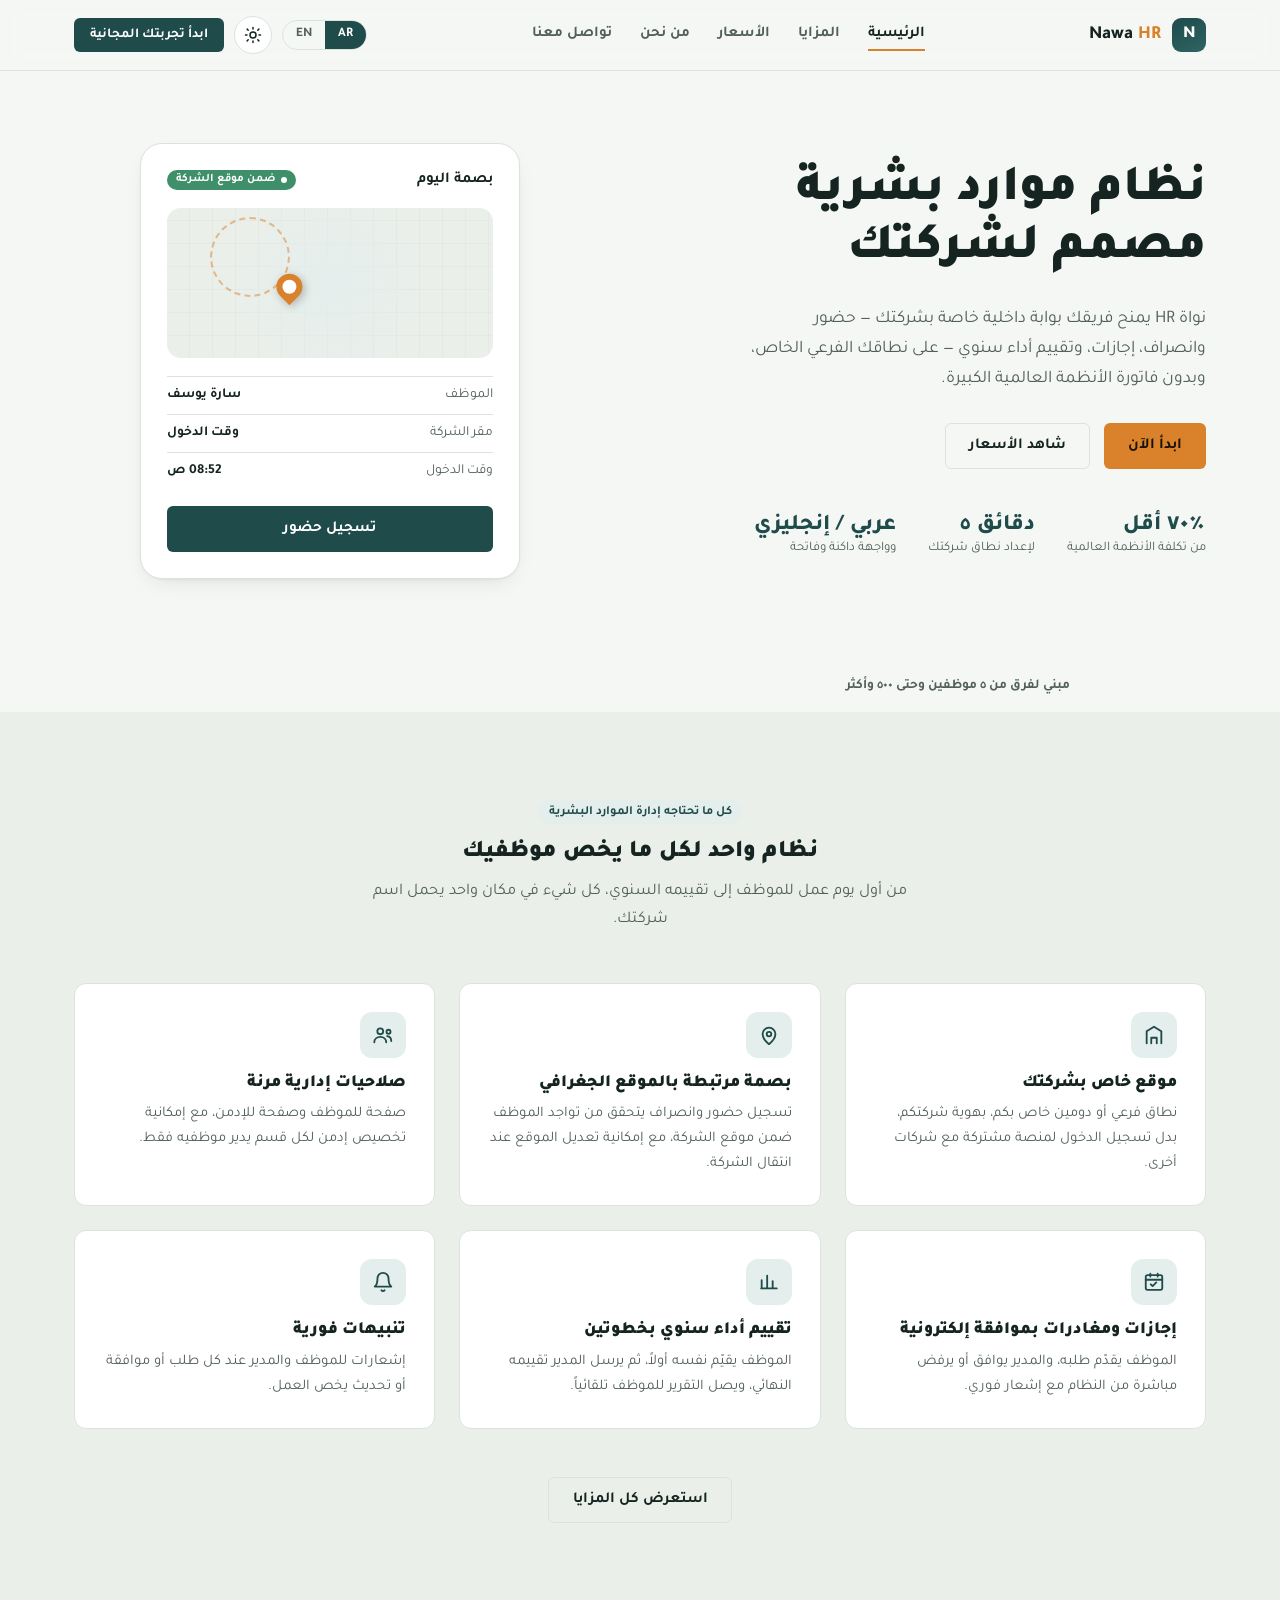
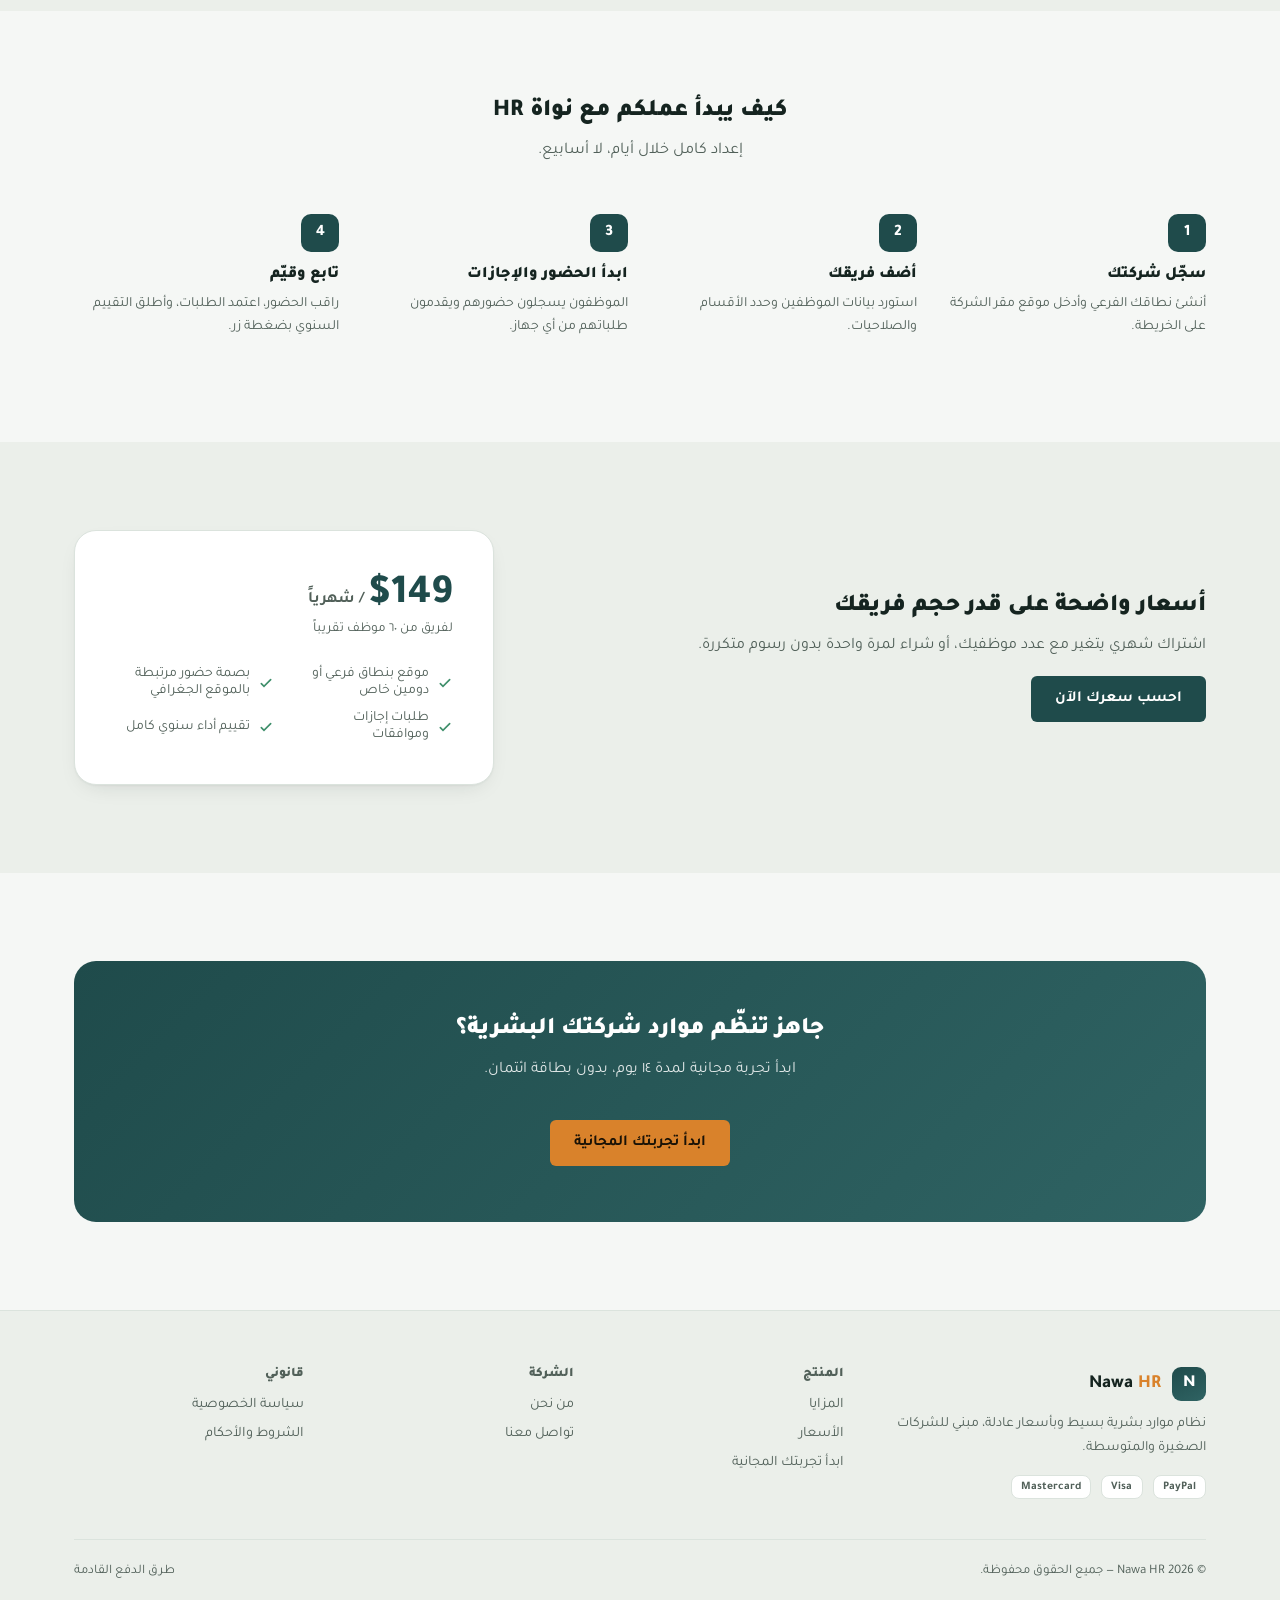
==== index.html @ 539a1f8f "Update homepage hero headline Replace "an HR system small and mid-sized companies can afford" with "" ====
<!DOCTYPE html>
<html lang="ar" dir="rtl">
<head>
<meta charset="UTF-8">
<meta name="viewport" content="width=device-width, initial-scale=1.0">
<title>Nawa HR — نظام موارد بشرية للشركات الصغيرة والمتوسطة</title>
<meta name="description" content="نظام موارد بشرية داخلي على نطاقك الخاص: حضور مرتبط بالموقع الجغرافي، إجازات، تقييم أداء سنوي، وتنبيهات فورية.">
<link rel="preconnect" href="https://fonts.googleapis.com">
<link rel="preconnect" href="https://fonts.gstatic.com" crossorigin>
<link href="https://fonts.googleapis.com/css2?family=Inter:wght@400;500;600;700;800&family=Tajawal:wght@400;500;700;800;900&display=swap" rel="stylesheet">
<link rel="stylesheet" href="assets/style.css">
</head>
<body>

<header class="site-header">
  <div class="container header-inner">
    <a href="./" class="brand">
      <span class="brand-mark">N</span>
      <span class="brand-name">Nawa<span> HR</span></span>
    </a>

    <nav class="main-nav" id="mainNav">
      <a href="./" class="active" data-i18n="nav.home">الرئيسية</a>
      <a href="features/" data-i18n="nav.features">المزايا</a>
      <a href="pricing/" data-i18n="nav.pricing">الأسعار</a>
      <a href="about/" data-i18n="nav.about">من نحن</a>
      <a href="contact/" data-i18n="nav.contact">تواصل معنا</a>
    </nav>

    <div class="header-actions">
      <div class="lang-switch">
        <button data-lang="ar">AR</button>
        <button data-lang="en">EN</button>
      </div>
      <button class="icon-btn" id="themeToggle" aria-label="Toggle dark mode">
        <svg class="icon-sun" viewBox="0 0 24 24" fill="none" stroke="currentColor" stroke-width="2" stroke-linecap="round"><circle cx="12" cy="12" r="4"/><path d="M12 2v2M12 20v2M4.2 4.2l1.4 1.4M18.4 18.4l1.4 1.4M2 12h2M20 12h2M4.2 19.8l1.4-1.4M18.4 5.6l1.4-1.4"/></svg>
        <svg class="icon-moon" viewBox="0 0 24 24" fill="none" stroke="currentColor" stroke-width="2" stroke-linecap="round" stroke-linejoin="round"><path d="M21 12.8A9 9 0 1111.2 3a7 7 0 009.8 9.8z"/></svg>
      </button>
      <a href="contact/" class="btn btn-primary btn-sm nav-cta-desktop" data-i18n="nav.cta">ابدأ تجربتك المجانية</a>
      <button class="nav-toggle" id="navToggle" aria-label="Menu"><span></span></button>
    </div>
  </div>
</header>

<main>
  <!-- HERO -->
  <section class="hero">
    <div class="container hero-grid">
      <div>
        <h1 data-i18n="hero.headline">نظام موارد بشرية مصمم لشركتك</h1>
        <p class="lead" data-i18n="hero.sub">نواة HR يمنح فريقك بوابة داخلية خاصة بشركتك.</p>
        <div class="hero-ctas">
          <a href="contact/" class="btn btn-accent" data-i18n="hero.cta1">ابدأ الآن</a>
          <a href="pricing/" class="btn btn-outline" data-i18n="hero.cta2">شاهد الأسعار</a>
        </div>
        <div class="hero-stats">
          <div class="hero-stat"><b data-i18n="hero.stat1n">٪٧٠ أقل</b><span data-i18n="hero.stat1l">من تكلفة الأنظمة العالمية</span></div>
          <div class="hero-stat"><b data-i18n="hero.stat2n">دقائق ٥</b><span data-i18n="hero.stat2l">لإعداد نطاق شركتك</span></div>
          <div class="hero-stat"><b data-i18n="hero.stat3n">عربي / إنجليزي</b><span data-i18n="hero.stat3l">وواجهة داكنة وفاتحة</span></div>
        </div>
      </div>

      <div class="mock-wrap">
        <div class="mock-card">
          <div class="mock-card-head">
            <b data-i18n="mock.title">بصمة اليوم</b>
            <span class="mock-pill" data-i18n="mock.status">ضمن موقع الشركة</span>
          </div>
          <div class="mock-map">
            <div class="mock-radius"></div>
            <div class="mock-pin"></div>
          </div>
          <div class="mock-row"><span data-i18n="mock.emp">الموظف</span><b data-i18n="mock.empv">سارة يوسف</b></div>
          <div class="mock-row"><span data-i18n="mock.company">مقر الشركة</span><b data-i18n="mock.time">وقت الدخول</b></div>
          <div class="mock-row"><span data-i18n="mock.time">وقت الدخول</span><b data-i18n="mock.timev">08:52 ص</b></div>
          <button class="btn btn-primary btn-block" data-i18n="mock.action">تسجيل حضور</button>
        </div>
      </div>
    </div>
  </section>

  <!-- LOGOS / trust -->
  <div class="container text-center">
    <p style="font-size:.85rem;color:var(--text-muted);font-weight:600;" data-i18n="logos.title">مبني لفرق من ٥ موظفين وحتى ٥٠٠ وأكثر</p>
  </div>

  <!-- FEATURES OVERVIEW -->
  <section class="section-alt">
    <div class="container">
      <div class="section-head center">
        <span class="badge" data-i18n="homefeat.badge">كل ما تحتاجه إدارة الموارد البشرية</span>
        <h2 data-i18n="homefeat.title">نظام واحد لكل ما يخص موظفيك</h2>
        <p data-i18n="homefeat.sub">من أول يوم عمل للموظف إلى تقييمه السنوي، كل شيء في مكان واحد يحمل اسم شركتك.</p>
      </div>

      <div class="grid-3">
        <div class="card">
          <div class="feat-icon"><svg viewBox="0 0 24 24" fill="none" stroke="currentColor" stroke-width="2" stroke-linecap="round" stroke-linejoin="round"><path d="M4 21V8l8-5 8 5v13"/><path d="M9 21v-6h6v6"/></svg></div>
          <h3 data-i18n="homefeat.f1t">موقع خاص بشركتك</h3>
          <p data-i18n="homefeat.f1d">نطاق فرعي أو دومين خاص بكم، بهوية شركتكم.</p>
        </div>
        <div class="card">
          <div class="feat-icon"><svg viewBox="0 0 24 24" fill="none" stroke="currentColor" stroke-width="2" stroke-linecap="round" stroke-linejoin="round"><path d="M12 22s7-5.5 7-11a7 7 0 10-14 0c0 5.5 7 11 7 11z"/><circle cx="12" cy="11" r="2.5"/></svg></div>
          <h3 data-i18n="homefeat.f2t">بصمة مرتبطة بالموقع الجغرافي</h3>
          <p data-i18n="homefeat.f2d">تسجيل حضور يتحقق من تواجد الموظف ضمن موقع الشركة.</p>
        </div>
        <div class="card">
          <div class="feat-icon"><svg viewBox="0 0 24 24" fill="none" stroke="currentColor" stroke-width="2" stroke-linecap="round" stroke-linejoin="round"><circle cx="9" cy="8" r="3.2"/><path d="M2.5 20c0-3.6 2.9-6 6.5-6s6.5 2.4 6.5 6"/><circle cx="18" cy="8.5" r="2.2"/><path d="M16.5 13.2c2.6.3 4.5 2.3 4.5 5.3"/></svg></div>
          <h3 data-i18n="homefeat.f3t">صلاحيات إدارية مرنة</h3>
          <p data-i18n="homefeat.f3d">صفحة للموظف وصفحة للإدمن، مع إدمن لكل قسم.</p>
        </div>
        <div class="card">
          <div class="feat-icon"><svg viewBox="0 0 24 24" fill="none" stroke="currentColor" stroke-width="2" stroke-linecap="round" stroke-linejoin="round"><rect x="3" y="4.5" width="18" height="16" rx="2"/><path d="M3 9.5h18M8 3v3M16 3v3"/><path d="M8.5 14.5l2 2 4-4"/></svg></div>
          <h3 data-i18n="homefeat.f4t">إجازات ومغادرات بموافقة إلكترونية</h3>
          <p data-i18n="homefeat.f4d">الموظف يقدّم طلبه، والمدير يوافق مباشرة.</p>
        </div>
        <div class="card">
          <div class="feat-icon"><svg viewBox="0 0 24 24" fill="none" stroke="currentColor" stroke-width="2" stroke-linecap="round" stroke-linejoin="round"><path d="M4 19V10M10 19V5M16 19v-8M20.5 19h-17"/></svg></div>
          <h3 data-i18n="homefeat.f5t">تقييم أداء سنوي بخطوتين</h3>
          <p data-i18n="homefeat.f5d">تقييم ذاتي أولاً، ثم تقييم نهائي من المدير.</p>
        </div>
        <div class="card">
          <div class="feat-icon"><svg viewBox="0 0 24 24" fill="none" stroke="currentColor" stroke-width="2" stroke-linecap="round" stroke-linejoin="round"><path d="M18 8a6 6 0 10-12 0c0 7-3 9-3 9h18s-3-2-3-9"/><path d="M13.7 21a2 2 0 01-3.4 0"/></svg></div>
          <h3 data-i18n="homefeat.f6t">تنبيهات فورية</h3>
          <p data-i18n="homefeat.f6d">إشعارات لكل طلب أو موافقة أو تحديث.</p>
        </div>
      </div>

      <div class="text-center mt-lg">
        <a href="features/" class="btn btn-outline" data-i18n="homefeat.more">استعرض كل المزايا</a>
      </div>
    </div>
  </section>

  <!-- HOW IT WORKS -->
  <section>
    <div class="container">
      <div class="section-head center">
        <h2 data-i18n="how.title">كيف يبدأ عملكم مع نواة HR</h2>
        <p data-i18n="how.sub">إعداد كامل خلال أيام، لا أسابيع.</p>
      </div>
      <div class="steps">
        <div class="step"><div class="step-num">1</div><h3 data-i18n="how.s1t">سجّل شركتك</h3><p data-i18n="how.s1d">أنشئ نطاقك الفرعي وأدخل موقع مقر الشركة.</p></div>
        <div class="step"><div class="step-num">2</div><h3 data-i18n="how.s2t">أضف فريقك</h3><p data-i18n="how.s2d">استورد بيانات الموظفين وحدد الأقسام.</p></div>
        <div class="step"><div class="step-num">3</div><h3 data-i18n="how.s3t">ابدأ الحضور والإجازات</h3><p data-i18n="how.s3d">الموظفون يسجلون حضورهم من أي جهاز.</p></div>
        <div class="step"><div class="step-num">4</div><h3 data-i18n="how.s4t">تابع وقيّم</h3><p data-i18n="how.s4d">راقب الحضور، واعتمد الطلبات، وأطلق التقييم.</p></div>
      </div>
    </div>
  </section>

  <!-- PRICING TEASER -->
  <section class="section-alt">
    <div class="container split">
      <div>
        <h2 data-i18n="pricingteaser.title">أسعار واضحة على قدر حجم فريقك</h2>
        <p data-i18n="pricingteaser.sub">اشتراك شهري يتغير مع عدد موظفيك، أو شراء لمرة واحدة بدون رسوم متكررة.</p>
        <a href="pricing/" class="btn btn-primary" data-i18n="pricingteaser.cta">احسب سعرك الآن</a>
      </div>
      <div class="calc-card" style="max-width:420px;margin-inline-start:auto;">
        <div class="calc-top">
          <div><div class="calc-price">$149<small> / شهرياً</small></div><div class="calc-sub">لفريق من ٦٠ موظف تقريباً</div></div>
        </div>
        <ul class="calc-list">
          <li><svg viewBox="0 0 24 24" fill="none" stroke="currentColor" stroke-width="2.5" stroke-linecap="round"><path d="M5 13l4 4L19 7"/></svg><span data-i18n="pricepage.inc1">موقع بنطاق فرعي خاص</span></li>
          <li><svg viewBox="0 0 24 24" fill="none" stroke="currentColor" stroke-width="2.5" stroke-linecap="round"><path d="M5 13l4 4L19 7"/></svg><span data-i18n="pricepage.inc2">بصمة مرتبطة بالموقع</span></li>
          <li><svg viewBox="0 0 24 24" fill="none" stroke="currentColor" stroke-width="2.5" stroke-linecap="round"><path d="M5 13l4 4L19 7"/></svg><span data-i18n="pricepage.inc4">طلبات إجازات وموافقات</span></li>
          <li><svg viewBox="0 0 24 24" fill="none" stroke="currentColor" stroke-width="2.5" stroke-linecap="round"><path d="M5 13l4 4L19 7"/></svg><span data-i18n="pricepage.inc5">تقييم أداء سنوي كامل</span></li>
        </ul>
      </div>
    </div>
  </section>

  <!-- CTA BAND -->
  <section>
    <div class="container">
      <div class="cta-band">
        <h2 data-i18n="cta.title">جاهز تنظّم موارد شركتك البشرية؟</h2>
        <p data-i18n="cta.sub">ابدأ تجربة مجانية لمدة ١٤ يوم، بدون بطاقة ائتمان.</p>
        <a href="contact/" class="btn btn-accent" data-i18n="cta.btn">ابدأ تجربتك المجانية</a>
      </div>
    </div>
  </section>
</main>

<footer class="site-footer">
  <div class="container">
    <div class="footer-grid">
      <div>
        <div class="brand" style="margin-block-end:12px;"><span class="brand-mark">N</span><span class="brand-name">Nawa<span> HR</span></span></div>
        <p data-i18n="footer.tagline" style="font-size:.88rem;">نظام موارد بشرية بسيط وبأسعار عادلة، مبني للشركات الصغيرة والمتوسطة.</p>
        <div class="pay-badges">
          <span class="pay-badge">PayPal</span>
          <span class="pay-badge">Visa</span>
          <span class="pay-badge">Mastercard</span>
        </div>
      </div>
      <div>
        <h4 data-i18n="footer.product">المنتج</h4>
        <ul>
          <li><a href="features/" data-i18n="nav.features">المزايا</a></li>
          <li><a href="pricing/" data-i18n="nav.pricing">الأسعار</a></li>
          <li><a href="contact/" data-i18n="nav.cta">ابدأ تجربتك المجانية</a></li>
        </ul>
      </div>
      <div>
        <h4 data-i18n="footer.company">الشركة</h4>
        <ul>
          <li><a href="about/" data-i18n="nav.about">من نحن</a></li>
          <li><a href="contact/" data-i18n="nav.contact">تواصل معنا</a></li>
        </ul>
      </div>
      <div>
        <h4 data-i18n="footer.legal">قانوني</h4>
        <ul>
          <li><a href="#" data-i18n="footer.privacy">سياسة الخصوصية</a></li>
          <li><a href="#" data-i18n="footer.terms">الشروط والأحكام</a></li>
        </ul>
      </div>
    </div>
    <div class="footer-bottom">
      <span>© 2026 Nawa HR — <span data-i18n="footer.rights">جميع الحقوق محفوظة.</span></span>
      <span data-i18n="footer.pay">طرق الدفع القادمة: PayPal</span>
    </div>
  </div>
</footer>

<script src="assets/i18n.js"></script>
<script src="assets/script.js"></script>
</body>
</html>
---- assets/style.css ----
/* =========================================================
   Nawa HR — design tokens
   ========================================================= */
:root{
  --bg:#F5F7F5;
  --bg-alt:#EBEFEA;
  --surface:#FFFFFF;
  --surface-raised:#FFFFFF;
  --text:#152420;
  --text-muted:#516059;
  --primary:#1F4B4B;
  --primary-light:#2F6363;
  --primary-tint:#E4EEEC;
  --accent:#D9822B;
  --accent-dark:#B96A1E;
  --accent-tint:#FBEAD5;
  --border:#DBE3DD;
  --success:#3F8F6B;
  --danger:#C4523B;
  --shadow: 0 1px 2px rgba(21,36,32,.04), 0 8px 24px -12px rgba(21,36,32,.18);
  --radius-sm:6px;
  --radius-md:12px;
  --radius-lg:22px;
  --font-en:'Inter',sans-serif;
  --font-ar:'Tajawal',sans-serif;
  --max-w:1180px;
}
html.dark{
  --bg:#0F1815;
  --bg-alt:#131F1B;
  --surface:#16221E;
  --surface-raised:#1B2A25;
  --text:#EAF2EE;
  --text-muted:#93A69E;
  --primary:#57ACA1;
  --primary-light:#6DC1B5;
  --primary-tint:#16302C;
  --accent:#EFA45C;
  --accent-dark:#F0B274;
  --accent-tint:#2B2015;
  --border:#233530;
  --success:#5CB78E;
  --danger:#E07C64;
  --shadow: 0 1px 2px rgba(0,0,0,.3), 0 12px 30px -12px rgba(0,0,0,.55);
}

/* =========================================================
   Base
   ========================================================= */
*{box-sizing:border-box;}
html{scroll-behavior:smooth;}
body{
  margin:0;
  background:var(--bg);
  color:var(--text);
  font-family:var(--font-en);
  transition:background .25s ease,color .25s ease;
  -webkit-font-smoothing:antialiased;
}
html[lang="ar"] body{ font-family:var(--font-ar); }

img,svg{max-width:100%;display:block;}
a{color:inherit;text-decoration:none;}
button{font:inherit;}

h1,h2,h3,h4{
  margin:0 0 .5em;
  font-weight:800;
  line-height:1.15;
  letter-spacing:-.01em;
}
html[lang="ar"] h1, html[lang="ar"] h2, html[lang="ar"] h3, html[lang="ar"] h4{
  font-weight:900; letter-spacing:0;
}
p{ line-height:1.7; color:var(--text-muted); margin:0 0 1em; max-width:62ch;}

.container{
  max-width:var(--max-w);
  margin-inline:auto;
  padding-inline:24px;
}

.eyebrow-free{ } /* intentionally no eyebrow labels, see design notes */

.btn{
  display:inline-flex;
  align-items:center;
  justify-content:center;
  gap:.5em;
  padding:.85em 1.5em;
  border-radius:var(--radius-sm);
  font-weight:700;
  font-size:.96rem;
  cursor:pointer;
  border:1.5px solid transparent;
  transition:transform .15s ease, background .2s ease, border-color .2s ease, color .2s ease;
  white-space:nowrap;
}
.btn:active{ transform:scale(.97); }
.btn-primary{ background:var(--primary); color:#fff; }
.btn-primary:hover{ background:var(--primary-light); }
.btn-accent{ background:var(--accent); color:#1a1206; }
.btn-accent:hover{ background:var(--accent-dark); }
.btn-outline{ background:transparent; border-color:var(--border); color:var(--text); }
.btn-outline:hover{ border-color:var(--primary); color:var(--primary); }
.btn-sm{ padding:.55em 1.1em; font-size:.85rem; }
.btn-block{ width:100%; }

/* focus visibility */
a:focus-visible,button:focus-visible,input:focus-visible,textarea:focus-visible{
  outline:2px solid var(--primary);
  outline-offset:2px;
}

@media (prefers-reduced-motion: reduce){
  *{ animation-duration:.001ms !important; transition-duration:.001ms !important; scroll-behavior:auto !important; }
}

/* =========================================================
   Header
   ========================================================= */
.site-header{
  position:sticky; top:0; z-index:40;
  background:color-mix(in srgb, var(--bg) 88%, transparent);
  backdrop-filter:blur(10px);
  border-block-end:1px solid var(--border);
}
.header-inner{
  display:flex; align-items:center; justify-content:space-between;
  padding-block:16px; gap:20px;
}
.brand{ display:flex; align-items:center; gap:.6em; font-weight:800; font-size:1.15rem; }
.brand-mark{
  width:34px;height:34px;border-radius:9px;
  background:linear-gradient(155deg, var(--primary) 0%, var(--primary-light) 100%);
  display:flex;align-items:center;justify-content:center;
  color:#fff; font-weight:900; font-size:1.05rem; flex:none;
}
.brand-name span{ color:var(--accent); }

.main-nav{ display:flex; align-items:center; gap:28px; }
.main-nav a{
  font-size:.94rem; font-weight:600; color:var(--text-muted);
  padding-block:6px; border-block-end:2px solid transparent;
}
.main-nav a:hover, .main-nav a.active{ color:var(--text); border-color:var(--accent); }

.header-actions{ display:flex; align-items:center; gap:10px; }

.icon-btn{
  width:38px;height:38px; border-radius:50%;
  display:flex;align-items:center;justify-content:center;
  border:1px solid var(--border); background:var(--surface); color:var(--text);
  cursor:pointer;
}
.icon-btn:hover{ border-color:var(--primary); }
.icon-btn svg{ width:18px;height:18px; }
.icon-btn .icon-moon{ display:none; }
html.dark .icon-btn .icon-sun{ display:none; }
html.dark .icon-btn .icon-moon{ display:block; }

.lang-switch{
  display:flex; border:1px solid var(--border); border-radius:20px; overflow:hidden;
}
.lang-switch button{
  border:none; background:transparent; color:var(--text-muted);
  padding:.45em 1em; font-size:.82rem; font-weight:700; cursor:pointer;
}
.lang-switch button.active{ background:var(--primary); color:#fff; }

.nav-toggle{ display:none; }

@media (max-width:920px){
  .main-nav{
    position:fixed; inset-inline:0; top:70px; bottom:0;
    background:var(--bg); flex-direction:column; align-items:flex-start;
    padding:28px 24px; gap:6px; transform:translateY(-8px);
    opacity:0; pointer-events:none; transition:opacity .2s ease, transform .2s ease;
    overflow-y:auto;
  }
  .main-nav.open{ opacity:1; pointer-events:auto; transform:translateY(0); }
  .main-nav a{ width:100%; padding-block:12px; border-block-end:1px solid var(--border); }
  .nav-toggle{
    display:flex; width:38px;height:38px; border-radius:8px; align-items:center;justify-content:center;
    border:1px solid var(--border); background:var(--surface); cursor:pointer;
  }
  .nav-toggle span, .nav-toggle span::before, .nav-toggle span::after{
    content:''; display:block; width:18px; height:2px; background:var(--text); position:relative;
  }
  .nav-toggle span::before{ position:absolute; top:-6px; }
  .nav-toggle span::after{ position:absolute; top:6px; }
  .header-actions .btn-primary.nav-cta-desktop{ display:none; }
}
@media (min-width:921px){ .nav-toggle{ display:none; } }

/* =========================================================
   Hero
   ========================================================= */
.hero{ padding-block:72px 96px; overflow:hidden; }
.hero-grid{
  display:grid; grid-template-columns:1.05fr .95fr; gap:56px; align-items:center;
}
.hero h1{ font-size:clamp(2.1rem, 4vw, 3.15rem); }
.hero p.lead{ font-size:1.1rem; max-width:46ch; }
.hero-ctas{ display:flex; gap:14px; margin-block-start:28px; flex-wrap:wrap; }
.hero-stats{ display:flex; gap:32px; margin-block-start:44px; flex-wrap:wrap; }
.hero-stat b{ display:block; font-size:1.4rem; font-weight:800; color:var(--primary); }
html.dark .hero-stat b{ color:var(--primary-light); }
.hero-stat span{ font-size:.82rem; color:var(--text-muted); }

/* mock check-in card */
.mock-wrap{ position:relative; }
.mock-card{
  background:var(--surface); border:1px solid var(--border); border-radius:var(--radius-lg);
  box-shadow:var(--shadow); padding:26px; max-width:380px; margin-inline:auto;
}
.mock-card-head{ display:flex; align-items:center; justify-content:space-between; margin-block-end:18px; }
.mock-card-head b{ font-size:.95rem; }
.mock-pill{
  font-size:.72rem; font-weight:700; padding:.3em .8em; border-radius:20px;
  background:var(--success); color:#fff;
  display:inline-flex; align-items:center; gap:6px;
}
.mock-pill::before{ content:''; width:6px;height:6px;border-radius:50%; background:#fff; }
.mock-map{
  height:150px; border-radius:14px; margin-block-end:18px; position:relative; overflow:hidden;
  background:
    radial-gradient(circle at 50% 50%, var(--primary-tint) 0%, transparent 60%),
    repeating-linear-gradient(0deg, transparent, transparent 22px, var(--border) 23px),
    repeating-linear-gradient(90deg, transparent, transparent 22px, var(--border) 23px);
  background-color:var(--bg-alt);
}
.mock-pin{
  position:absolute; inset-inline-start:50%; inset-block-start:50%;
  transform:translate(-50%,-100%);
  width:26px;height:26px;border-radius:50% 50% 50% 0; rotate:-45deg;
  background:var(--accent); box-shadow:0 3px 8px rgba(0,0,0,.25);
}
.mock-pin::after{ content:''; position:absolute; inset:6px; background:#fff; border-radius:50%; }
.mock-radius{
  position:absolute; inset-inline-start:50%; inset-block-start:calc(50% - 26px);
  width:80px;height:80px; border-radius:50%; transform:translate(-50%,-50%);
  border:2px dashed var(--accent); opacity:.5;
}
.mock-row{ display:flex; align-items:center; justify-content:space-between; padding-block:10px; border-block-start:1px solid var(--border); font-size:.86rem; color:var(--text-muted); }
.mock-row b{ color:var(--text); font-weight:700; }
.mock-card .btn{ margin-block-start:16px; }

@media (max-width:920px){
  .hero-grid{ grid-template-columns:1fr; }
  .hero{ padding-block:48px 60px; }
  .hero-ctas, .hero-stats{ justify-content:center; text-align:center; }
  .hero p.lead{ margin-inline:auto; }
}

/* =========================================================
   Sections / general
   ========================================================= */
section{ padding-block:88px; }
.section-alt{ background:var(--bg-alt); }
.section-head{ max-width:640px; margin-block-end:48px; }
.section-head p{ font-size:1.02rem; }
.section-head.center{ margin-inline:auto; text-align:center; }
.section-head.center p{ margin-inline:auto; }

.badge{
  display:inline-flex; align-items:center; gap:8px; font-size:.78rem; font-weight:700;
  color:var(--primary); background:var(--primary-tint); padding:.4em .9em; border-radius:20px;
  margin-block-end:16px;
}
html.dark .badge{ color:var(--primary-light); }

.grid-3{ display:grid; grid-template-columns:repeat(3,1fr); gap:24px; }
.grid-2{ display:grid; grid-template-columns:1fr 1fr; gap:24px; }
@media (max-width:920px){ .grid-3{ grid-template-columns:1fr 1fr; } }
@media (max-width:680px){ .grid-3, .grid-2{ grid-template-columns:1fr; } }

.card{
  background:var(--surface); border:1px solid var(--border); border-radius:var(--radius-md);
  padding:28px; height:100%;
}
.feat-icon{
  width:46px;height:46px;border-radius:12px; background:var(--primary-tint); color:var(--primary);
  display:flex;align-items:center;justify-content:center; margin-block-end:16px;
}
html.dark .feat-icon{ color:var(--primary-light); }
.feat-icon svg{ width:22px;height:22px; }
.card h3{ font-size:1.08rem; }
.card p{ font-size:.92rem; margin-block-end:0; }

/* steps */
.steps{ counter-reset:step; display:grid; grid-template-columns:repeat(4,1fr); gap:24px; }
@media (max-width:920px){ .steps{ grid-template-columns:1fr 1fr; } }
@media (max-width:560px){ .steps{ grid-template-columns:1fr; } }
.step{ position:relative; padding-inline-start:0; }
.step-num{
  width:38px;height:38px; border-radius:10px; background:var(--primary); color:#fff;
  display:flex; align-items:center; justify-content:center; font-weight:800; margin-block-end:14px;
}
.step h3{ font-size:1rem; }
.step p{ font-size:.88rem; }

/* CTA band */
.cta-band{
  background:linear-gradient(135deg, var(--primary) 0%, var(--primary-light) 100%);
  border-radius:var(--radius-lg); padding:56px; color:#fff; text-align:center;
}
.cta-band h2{ color:#fff; }
.cta-band p{ color:rgba(255,255,255,.85); margin-inline:auto; }
.cta-band .btn-accent{ margin-block-start:20px; }

/* =========================================================
   Pricing
   ========================================================= */
.pricing-toggle{
  display:inline-flex; background:var(--surface); border:1px solid var(--border); border-radius:30px;
  padding:5px; margin-block-end:8px;
}
.pricing-toggle button{
  border:none; background:transparent; padding:.7em 1.4em; border-radius:24px; font-weight:700;
  font-size:.9rem; cursor:pointer; color:var(--text-muted);
}
.pricing-toggle button.active{ background:var(--primary); color:#fff; }

.calc-card{
  background:var(--surface); border:1px solid var(--border); border-radius:var(--radius-lg);
  padding:40px; box-shadow:var(--shadow);
}
.calc-top{ display:flex; align-items:flex-end; justify-content:space-between; flex-wrap:wrap; gap:16px; margin-block-end:28px; }
.calc-price{ font-size:2.6rem; font-weight:800; color:var(--primary); }
html.dark .calc-price{ color:var(--primary-light); }
.calc-price small{ font-size:1rem; font-weight:600; color:var(--text-muted); }
.calc-sub{ font-size:.85rem; color:var(--text-muted); }

.range-wrap{ margin-block:20px; }
.range-label{ display:flex; justify-content:space-between; font-size:.85rem; color:var(--text-muted); margin-block-end:10px; }
.range-label b{ color:var(--text); font-size:1rem; }
input[type="range"]{
  -webkit-appearance:none; width:100%; height:6px; border-radius:6px; background:var(--border); outline:none;
}
input[type="range"]::-webkit-slider-thumb{
  -webkit-appearance:none; width:22px;height:22px; border-radius:50%; background:var(--accent);
  border:4px solid var(--surface); box-shadow:0 0 0 1.5px var(--accent); cursor:pointer; margin-block-start:-8px;
}
input[type="range"]::-moz-range-thumb{
  width:22px;height:22px; border-radius:50%; background:var(--accent); border:4px solid var(--surface);
  box-shadow:0 0 0 1.5px var(--accent); cursor:pointer;
}
.range-ticks{ display:flex; justify-content:space-between; font-size:.72rem; color:var(--text-muted); margin-block-start:6px; }

.calc-list{ list-style:none; margin:24px 0 0; padding:0; display:grid; grid-template-columns:1fr 1fr; gap:10px 20px; }
.calc-list li{ display:flex; align-items:center; gap:8px; font-size:.88rem; color:var(--text-muted); }
.calc-list li svg{ width:16px;height:16px; color:var(--success); flex:none; }
@media (max-width:560px){ .calc-list{ grid-template-columns:1fr; } }

.compare-table{ width:100%; border-collapse:collapse; margin-block-start:20px; font-size:.9rem; }
.compare-table th, .compare-table td{ padding:14px 16px; border-block-end:1px solid var(--border); text-align:start; }
.compare-table th{ color:var(--text-muted); font-size:.78rem; text-transform:none; font-weight:700; }
.compare-table td.check{ text-align:center; }
.compare-table td.check svg{ width:16px;height:16px; color:var(--success); }

.tier-note{
  display:flex; gap:12px; align-items:flex-start; background:var(--accent-tint); border:1px solid var(--border);
  border-radius:var(--radius-md); padding:18px 20px; margin-block-start:24px; font-size:.87rem; color:var(--text-muted);
}
.tier-note svg{ width:20px;height:20px; color:var(--accent-dark); flex:none; margin-block-start:2px; }

/* FAQ */
.faq-item{ border-block-end:1px solid var(--border); padding-block:18px; }
.faq-q{
  display:flex; justify-content:space-between; align-items:center; cursor:pointer;
  font-weight:700; font-size:.98rem; gap:16px;
}
.faq-q svg{ width:18px;height:18px; flex:none; transition:transform .2s ease; color:var(--text-muted); }
.faq-item.open .faq-q svg{ transform:rotate(45deg); }
.faq-a{ display:none; margin-block-start:10px; font-size:.9rem; }
.faq-item.open .faq-a{ display:block; }

/* =========================================================
   About / Contact
   ========================================================= */
.value-list{ display:grid; grid-template-columns:1fr 1fr; gap:24px; }
@media (max-width:680px){ .value-list{ grid-template-columns:1fr; } }

.split{ display:grid; grid-template-columns:1fr 1fr; gap:56px; align-items:center; }
@media (max-width:920px){ .split{ grid-template-columns:1fr; } }

.stat-block{ display:grid; grid-template-columns:repeat(4,1fr); gap:24px; text-align:center; }
@media (max-width:680px){ .stat-block{ grid-template-columns:1fr 1fr; } }
.stat-block b{ display:block; font-size:2rem; font-weight:800; color:var(--primary); }
html.dark .stat-block b{ color:var(--primary-light); }
.stat-block span{ font-size:.85rem; color:var(--text-muted); }

.contact-wrap{ display:grid; grid-template-columns:.9fr 1.1fr; gap:48px; align-items:flex-start; }
@media (max-width:920px){ .contact-wrap{ grid-template-columns:1fr; } }
.info-row{ display:flex; gap:14px; align-items:flex-start; margin-block-end:22px; }
.info-row .feat-icon{ margin-block-end:0; }
.info-row h4{ font-size:.95rem; margin-block-end:4px; }
.info-row p{ font-size:.88rem; margin:0; }

.form-card{ background:var(--surface); border:1px solid var(--border); border-radius:var(--radius-lg); padding:36px; box-shadow:var(--shadow); }
.form-row{ display:grid; grid-template-columns:1fr 1fr; gap:16px; }
@media (max-width:560px){ .form-row{ grid-template-columns:1fr; } }
.field{ margin-block-end:18px; }
.field label{ display:block; font-size:.85rem; font-weight:700; margin-block-end:6px; }
.field input, .field select, .field textarea{
  width:100%; padding:.85em 1em; border-radius:var(--radius-sm); border:1px solid var(--border);
  background:var(--bg); color:var(--text); font:inherit; font-size:.92rem;
}
.field textarea{ resize:vertical; min-height:110px; }
.form-note{ font-size:.8rem; color:var(--text-muted); margin-block-start:14px; }

/* =========================================================
   Footer
   ========================================================= */
.site-footer{ background:var(--bg-alt); border-block-start:1px solid var(--border); padding-block:56px 28px; }
.footer-grid{ display:grid; grid-template-columns:1.4fr 1fr 1fr 1fr; gap:40px; margin-block-end:40px; }
@media (max-width:780px){ .footer-grid{ grid-template-columns:1fr 1fr; } }
@media (max-width:480px){ .footer-grid{ grid-template-columns:1fr; } }
.footer-grid h4{ font-size:.82rem; margin-block-end:14px; color:var(--text-muted); font-weight:700; }
.footer-grid ul{ list-style:none; margin:0; padding:0; display:grid; gap:10px; }
.footer-grid a{ font-size:.9rem; color:var(--text-muted); }
.footer-grid a:hover{ color:var(--primary); }
.footer-bottom{ display:flex; justify-content:space-between; align-items:center; flex-wrap:wrap; gap:12px;
  padding-block-start:24px; border-block-start:1px solid var(--border); font-size:.82rem; color:var(--text-muted); }

/* payment badges */
.pay-badges{ display:flex; gap:10px; align-items:center; margin-block-start:10px; }
.pay-badge{ border:1px solid var(--border); border-radius:8px; padding:.4em .8em; font-size:.72rem; font-weight:700; color:var(--text-muted); background:var(--surface); }

/* page hero (inner pages) */
.page-hero{ padding-block:56px 40px; text-align:center; }
.page-hero .badge{ margin-inline:auto; }
.page-hero h1{ font-size:clamp(1.8rem,3.4vw,2.6rem); }
.page-hero p{ margin-inline:auto; font-size:1.02rem; }

/* utility */
.text-center{ text-align:center; }
.mt-lg{ margin-block-start:48px; }
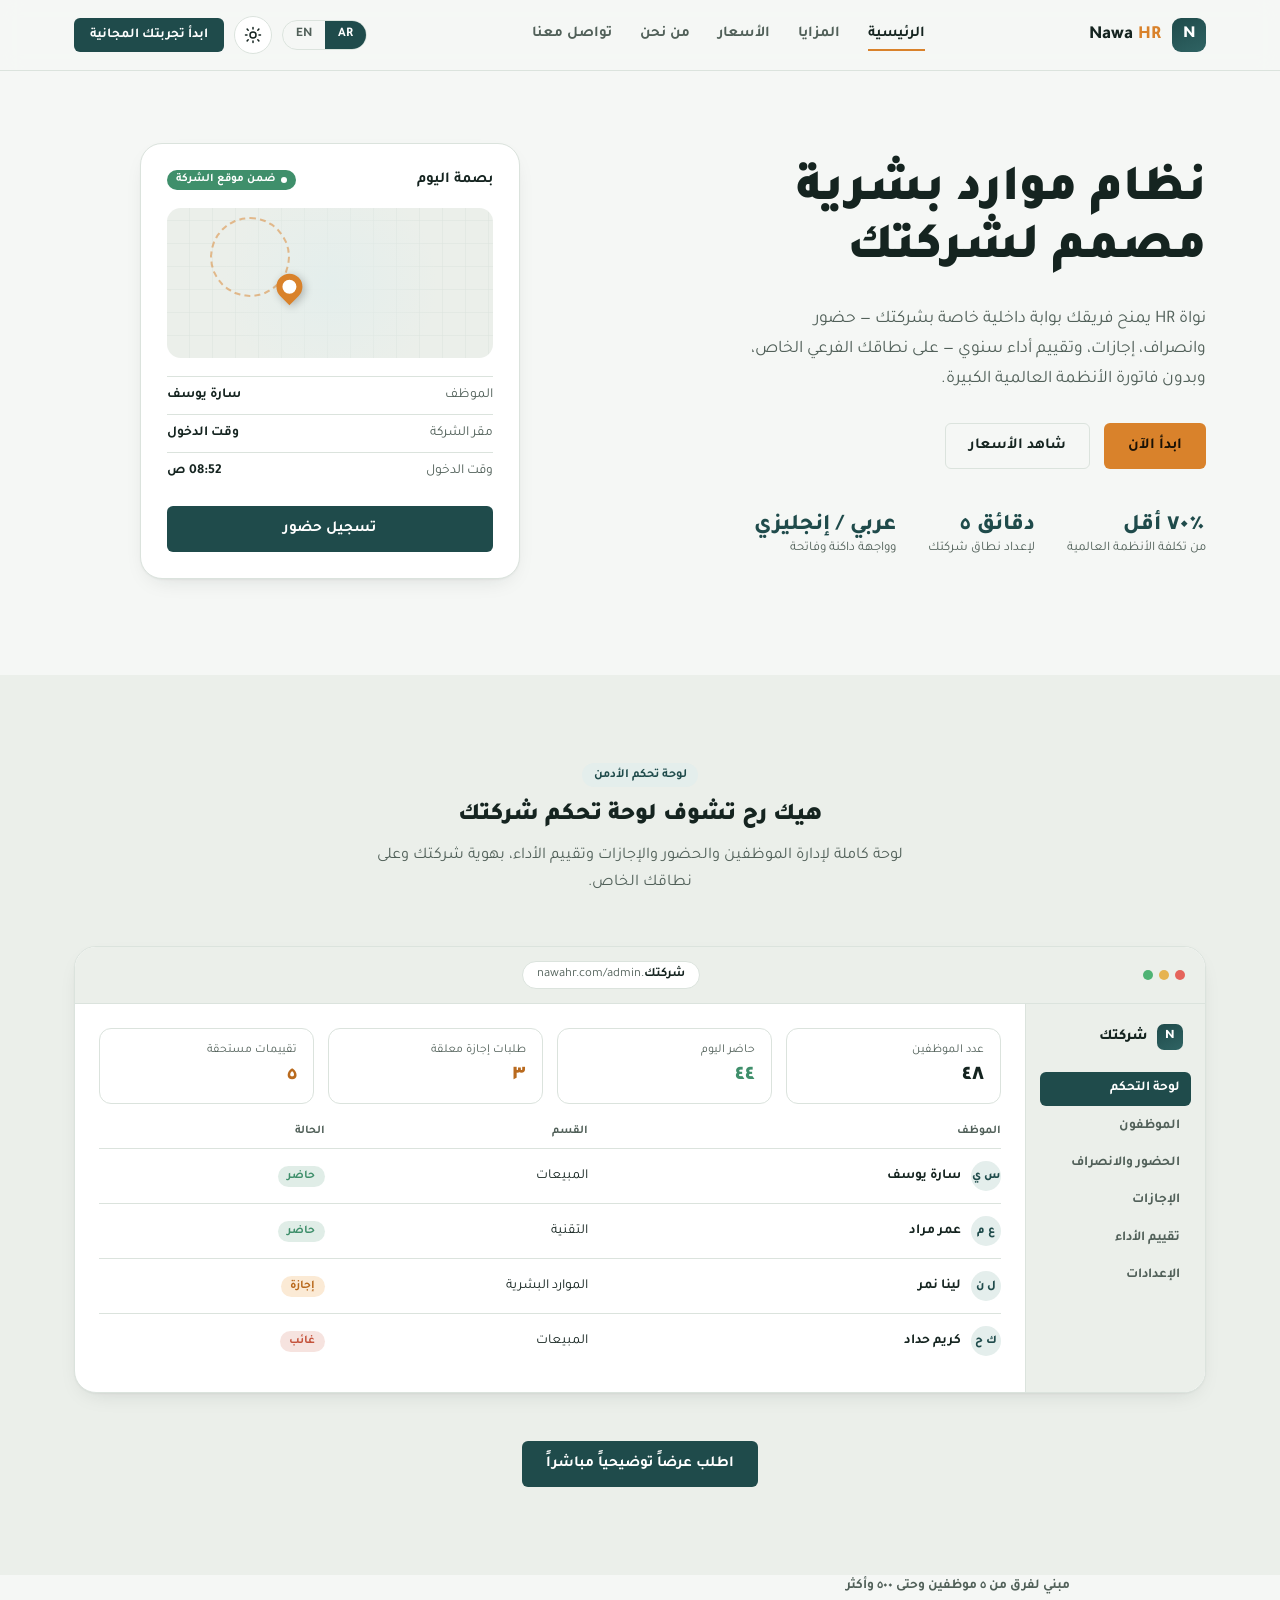
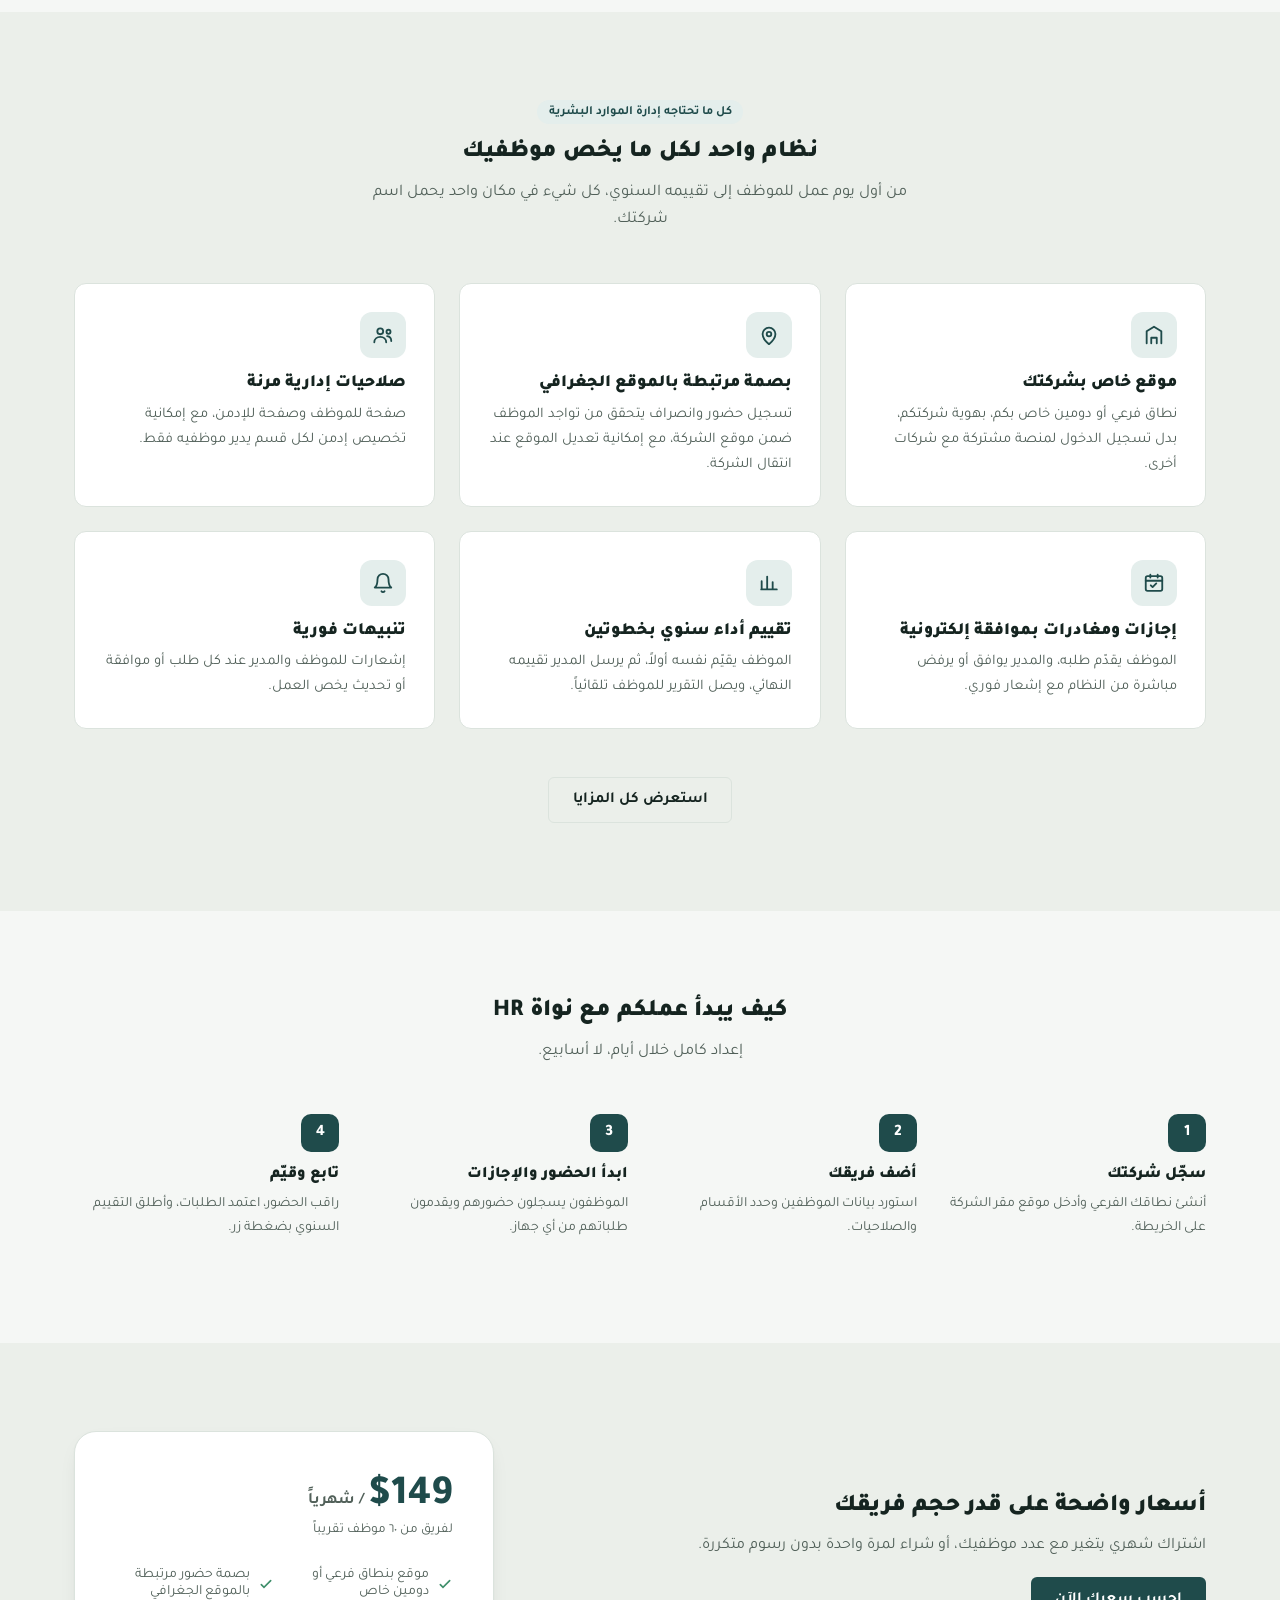
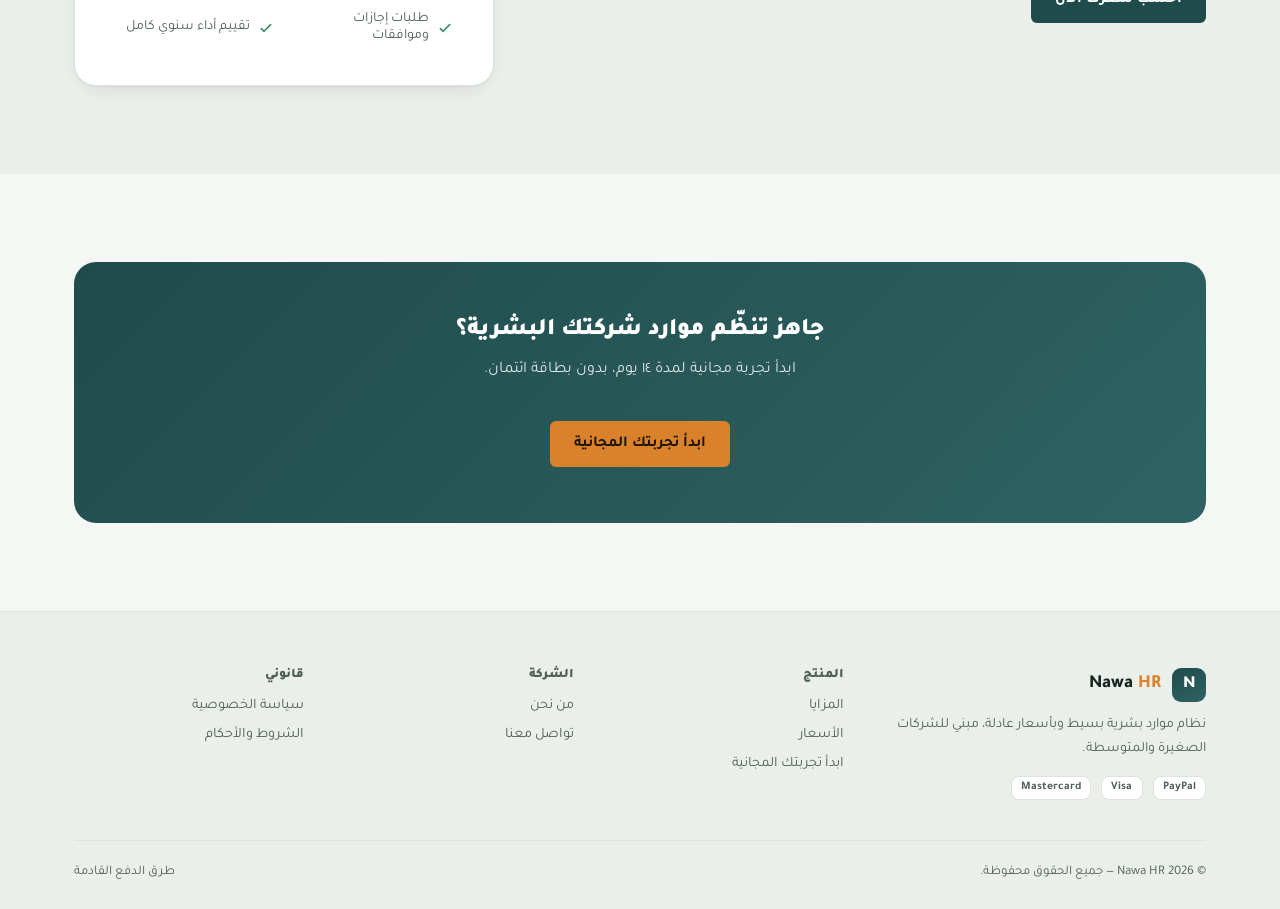
==== commit d4540c2e: "Add admin dashboard preview to the homepage New section right after the hero shows a mock admin dash" ====
--- a/index.html
+++ b/index.html
@@ -79,6 +79,78 @@
     </div>
   </section>
 
+  <!-- ADMIN DASHBOARD PREVIEW -->
+  <section class="section-alt">
+    <div class="container">
+      <div class="section-head center">
+        <span class="badge" data-i18n="admindemo.badge">لوحة تحكم الأدمن</span>
+        <h2 data-i18n="admindemo.title">هيك رح تشوف لوحة تحكم شركتك</h2>
+        <p data-i18n="admindemo.sub">لوحة كاملة لإدارة الموظفين والحضور والإجازات وتقييم الأداء، بهوية شركتك وعلى نطاقك الخاص.</p>
+      </div>
+
+      <div class="dash-mock">
+        <div class="dash-topbar">
+          <div class="dash-dots"><span></span><span></span><span></span></div>
+          <div class="dash-url"><b>شركتك</b>.nawahr.com/admin</div>
+        </div>
+        <div class="dash-body">
+          <aside class="dash-sidebar">
+            <div class="dash-side-brand"><span class="brand-mark" style="width:26px;height:26px;font-size:.8rem;border-radius:7px;">N</span><span>شركتك</span></div>
+            <nav>
+              <a class="active" data-i18n="admindemo.nav1">لوحة التحكم</a>
+              <a data-i18n="admindemo.nav2">الموظفون</a>
+              <a data-i18n="admindemo.nav3">الحضور والانصراف</a>
+              <a data-i18n="admindemo.nav4">الإجازات</a>
+              <a data-i18n="admindemo.nav5">تقييم الأداء</a>
+              <a data-i18n="admindemo.nav6">الإعدادات</a>
+            </nav>
+          </aside>
+          <div class="dash-main">
+            <div class="dash-stats">
+              <div class="dash-stat"><span data-i18n="admindemo.stat1l">عدد الموظفين</span><b data-i18n="admindemo.stat1n">٤٨</b></div>
+              <div class="dash-stat"><span data-i18n="admindemo.stat2l">حاضر اليوم</span><b class="up" data-i18n="admindemo.stat2n">٤٤</b></div>
+              <div class="dash-stat"><span data-i18n="admindemo.stat3l">طلبات إجازة معلقة</span><b class="warn" data-i18n="admindemo.stat3n">٣</b></div>
+              <div class="dash-stat"><span data-i18n="admindemo.stat4l">تقييمات مستحقة</span><b class="warn" data-i18n="admindemo.stat4n">٥</b></div>
+            </div>
+            <div class="dash-table-wrap">
+              <div class="dash-table">
+                <div class="dash-row dash-row-head">
+                  <span data-i18n="admindemo.col1">الموظف</span>
+                  <span data-i18n="admindemo.col2">القسم</span>
+                  <span data-i18n="admindemo.col3">الحالة</span>
+                </div>
+                <div class="dash-row">
+                  <span class="dash-emp"><i data-i18n="admindemo.init1">س ي</i><span data-i18n="admindemo.emp1">سارة يوسف</span></span>
+                  <span data-i18n="admindemo.dept1">المبيعات</span>
+                  <span class="dash-status present" data-i18n="admindemo.status1">حاضر</span>
+                </div>
+                <div class="dash-row">
+                  <span class="dash-emp"><i data-i18n="admindemo.init2">ع م</i><span data-i18n="admindemo.emp2">عمر مراد</span></span>
+                  <span data-i18n="admindemo.dept2">التقنية</span>
+                  <span class="dash-status present" data-i18n="admindemo.status1">حاضر</span>
+                </div>
+                <div class="dash-row">
+                  <span class="dash-emp"><i data-i18n="admindemo.init3">ل ن</i><span data-i18n="admindemo.emp3">لينا نمر</span></span>
+                  <span data-i18n="admindemo.dept3">الموارد البشرية</span>
+                  <span class="dash-status leave" data-i18n="admindemo.status2">إجازة</span>
+                </div>
+                <div class="dash-row">
+                  <span class="dash-emp"><i data-i18n="admindemo.init4">ك ح</i><span data-i18n="admindemo.emp4">كريم حداد</span></span>
+                  <span data-i18n="admindemo.dept1">المبيعات</span>
+                  <span class="dash-status absent" data-i18n="admindemo.status3">غائب</span>
+                </div>
+              </div>
+            </div>
+          </div>
+        </div>
+      </div>
+
+      <div class="text-center mt-lg">
+        <a href="contact/" class="btn btn-primary" data-i18n="admindemo.cta">اطلب عرضاً توضيحياً مباشراً</a>
+      </div>
+    </div>
+  </section>
+
   <!-- LOGOS / trust -->
   <div class="container text-center">
     <p style="font-size:.85rem;color:var(--text-muted);font-weight:600;" data-i18n="logos.title">مبني لفرق من ٥ موظفين وحتى ٥٠٠ وأكثر</p>
@@ -212,8 +284,8 @@
       <div>
         <h4 data-i18n="footer.legal">قانوني</h4>
         <ul>
-          <li><a href="#" data-i18n="footer.privacy">سياسة الخصوصية</a></li>
-          <li><a href="#" data-i18n="footer.terms">الشروط والأحكام</a></li>
+          <li><a href="privacy/" data-i18n="footer.privacy">سياسة الخصوصية</a></li>
+          <li><a href="terms/" data-i18n="footer.terms">الشروط والأحكام</a></li>
         </ul>
       </div>
     </div>
--- a/assets/style.css
+++ b/assets/style.css
@@ -428,6 +428,77 @@
 .pay-badges{ display:flex; gap:10px; align-items:center; margin-block-start:10px; }
 .pay-badge{ border:1px solid var(--border); border-radius:8px; padding:.4em .8em; font-size:.72rem; font-weight:700; color:var(--text-muted); background:var(--surface); }
 
+/* =========================================================
+   Admin dashboard preview (homepage)
+   ========================================================= */
+.dash-mock{
+  background:var(--surface); border:1px solid var(--border); border-radius:var(--radius-lg);
+  box-shadow:var(--shadow); overflow:hidden;
+}
+.dash-topbar{
+  display:flex; align-items:center; gap:16px; padding:14px 20px;
+  background:var(--bg-alt); border-block-end:1px solid var(--border);
+}
+.dash-dots{ display:flex; gap:6px; flex:none; }
+.dash-dots span{ width:10px;height:10px;border-radius:50%; }
+.dash-dots span:nth-child(1){ background:#E5645C; }
+.dash-dots span:nth-child(2){ background:#E6B34F; }
+.dash-dots span:nth-child(3){ background:#4FB374; }
+.dash-url{
+  background:var(--surface); border:1px solid var(--border); border-radius:20px;
+  padding:.4em 1.1em; font-size:.8rem; color:var(--text-muted); margin-inline:auto;
+}
+.dash-url b{ color:var(--text); font-weight:700; }
+.dash-body{ display:flex; align-items:stretch; }
+.dash-sidebar{
+  flex:none; width:180px; padding:20px 14px; border-inline-end:1px solid var(--border);
+  background:var(--bg-alt);
+}
+.dash-side-brand{ display:flex; align-items:center; gap:.6em; font-weight:800; font-size:.92rem; margin-block-end:22px; padding-inline-start:8px; }
+.dash-sidebar nav{ display:grid; gap:4px; }
+.dash-sidebar nav a{
+  display:block; padding:.6em .8em; border-radius:var(--radius-sm); font-size:.85rem;
+  font-weight:600; color:var(--text-muted);
+}
+.dash-sidebar nav a.active{ background:var(--primary); color:#fff; }
+.dash-main{ flex:1; padding:24px; min-width:0; }
+.dash-stats{ display:grid; grid-template-columns:repeat(4,1fr); gap:14px; margin-block-end:20px; }
+.dash-stat{
+  border:1px solid var(--border); border-radius:var(--radius-md); padding:14px 16px; background:var(--surface);
+}
+.dash-stat span{ display:block; font-size:.76rem; color:var(--text-muted); margin-block-end:6px; }
+.dash-stat b{ font-size:1.35rem; font-weight:800; color:var(--text); }
+.dash-stat b.up{ color:var(--success); }
+.dash-stat b.warn{ color:var(--accent-dark); }
+.dash-table-wrap{ overflow-x:auto; }
+.dash-table{ min-width:480px; }
+.dash-row{
+  display:grid; grid-template-columns:1.6fr 1fr .9fr; gap:12px; align-items:center;
+  padding-block:12px; border-block-end:1px solid var(--border); font-size:.86rem;
+}
+.dash-row:last-child{ border-block-end:none; }
+.dash-row-head{ color:var(--text-muted); font-size:.74rem; font-weight:700; padding-block:0 10px; }
+.dash-emp{ display:flex; align-items:center; gap:10px; font-weight:700; }
+.dash-emp i{
+  flex:none; width:30px;height:30px;border-radius:50%; background:var(--primary-tint); color:var(--primary);
+  display:flex;align-items:center;justify-content:center; font-style:normal; font-size:.74rem; font-weight:800;
+}
+html.dark .dash-emp i{ color:var(--primary-light); }
+.dash-status{
+  display:inline-flex; width:fit-content; padding:.3em .8em; border-radius:20px; font-size:.74rem; font-weight:700;
+}
+.dash-status.present{ background:color-mix(in srgb, var(--success) 16%, transparent); color:var(--success); }
+.dash-status.leave{ background:var(--accent-tint); color:var(--accent-dark); }
+.dash-status.absent{ background:color-mix(in srgb, var(--danger) 16%, transparent); color:var(--danger); }
+
+@media (max-width:780px){
+  .dash-sidebar{ display:none; }
+  .dash-stats{ grid-template-columns:1fr 1fr; }
+}
+@media (max-width:480px){
+  .dash-url{ display:none; }
+}
+
 /* page hero (inner pages) */
 .page-hero{ padding-block:56px 40px; text-align:center; }
 .page-hero .badge{ margin-inline:auto; }
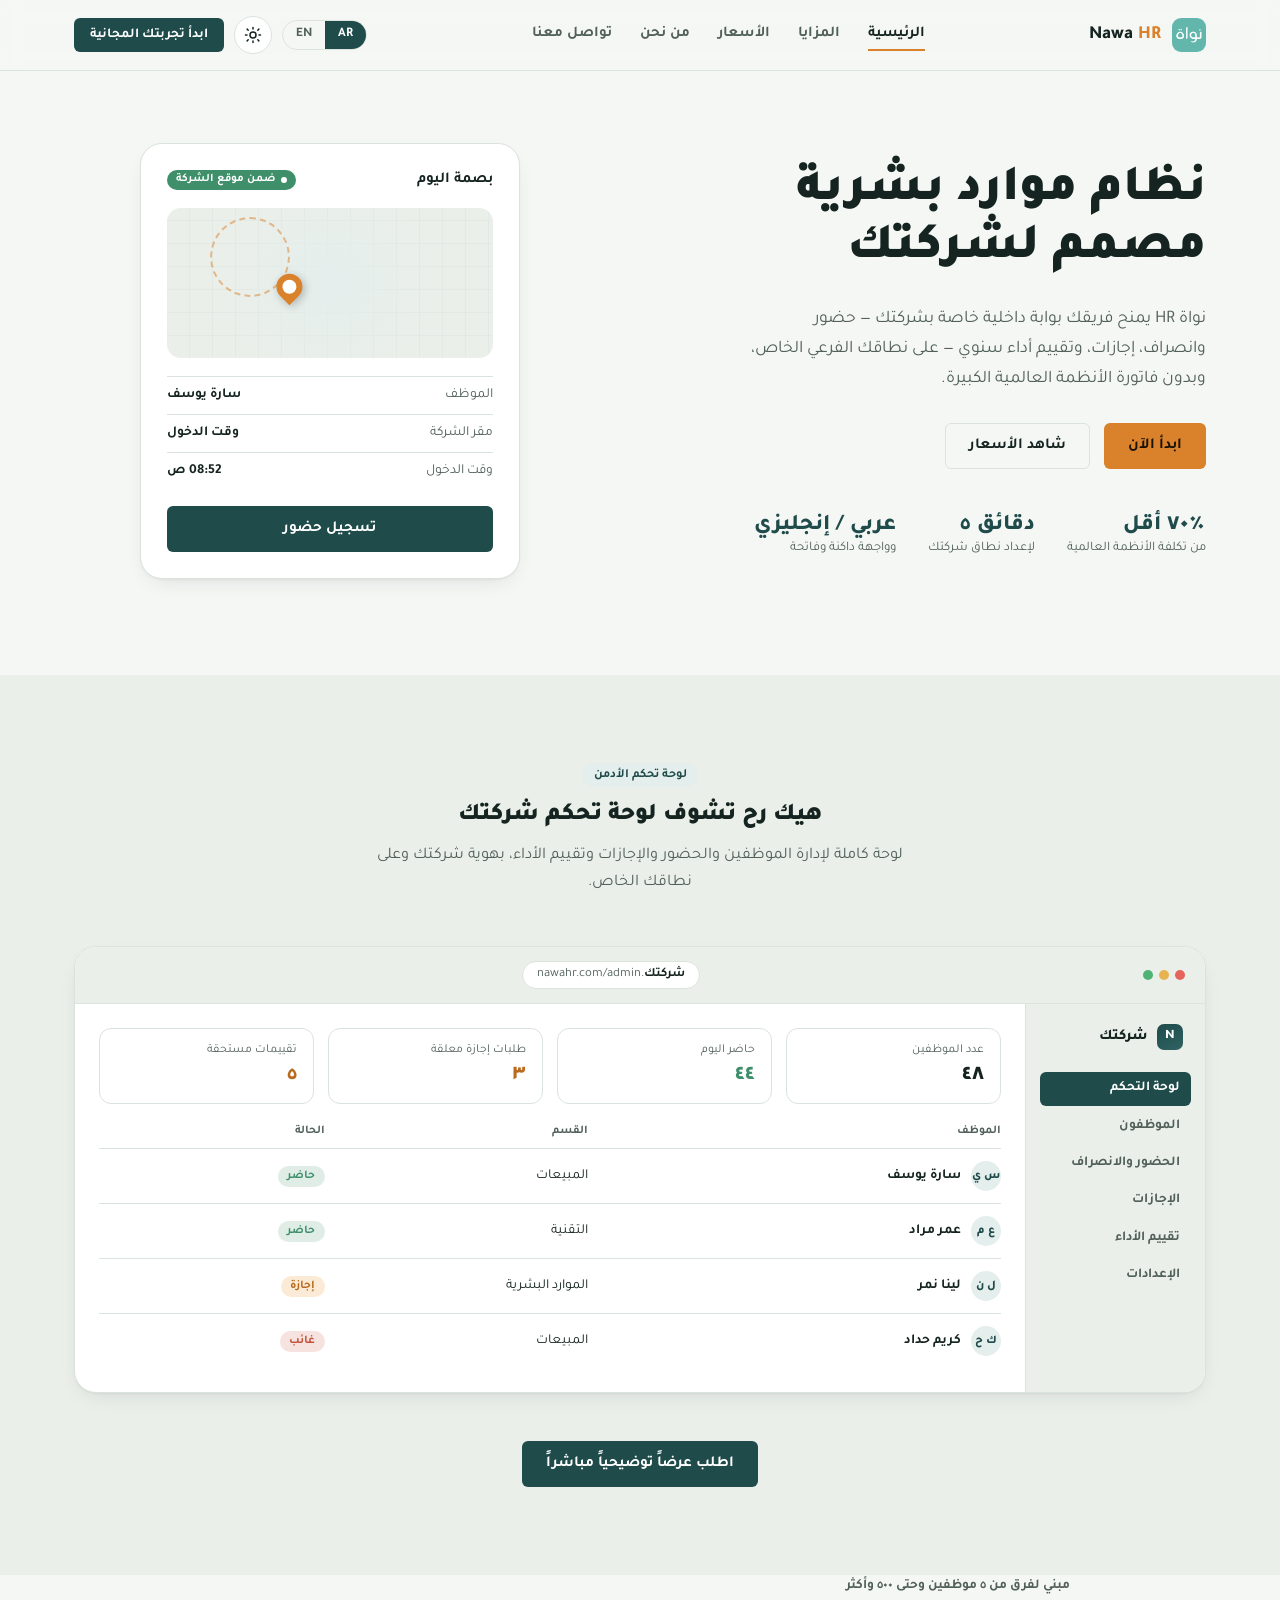
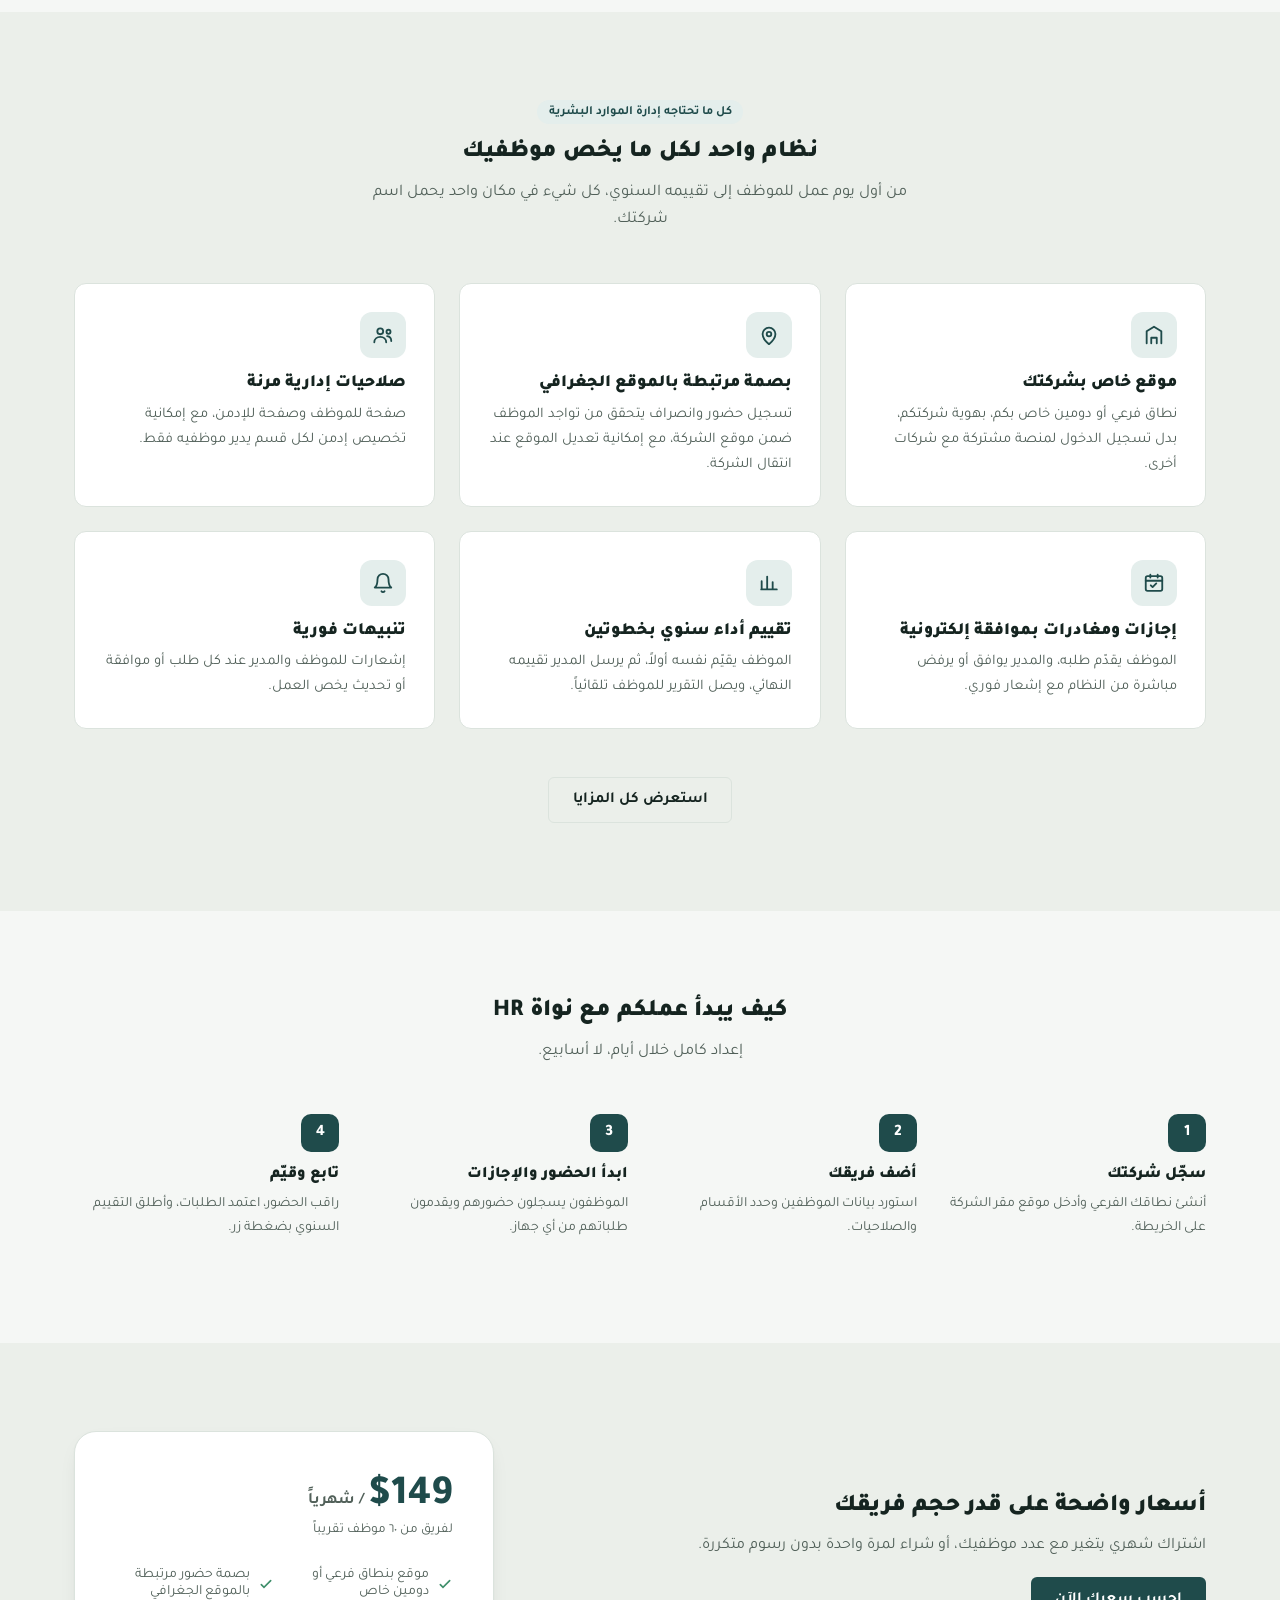
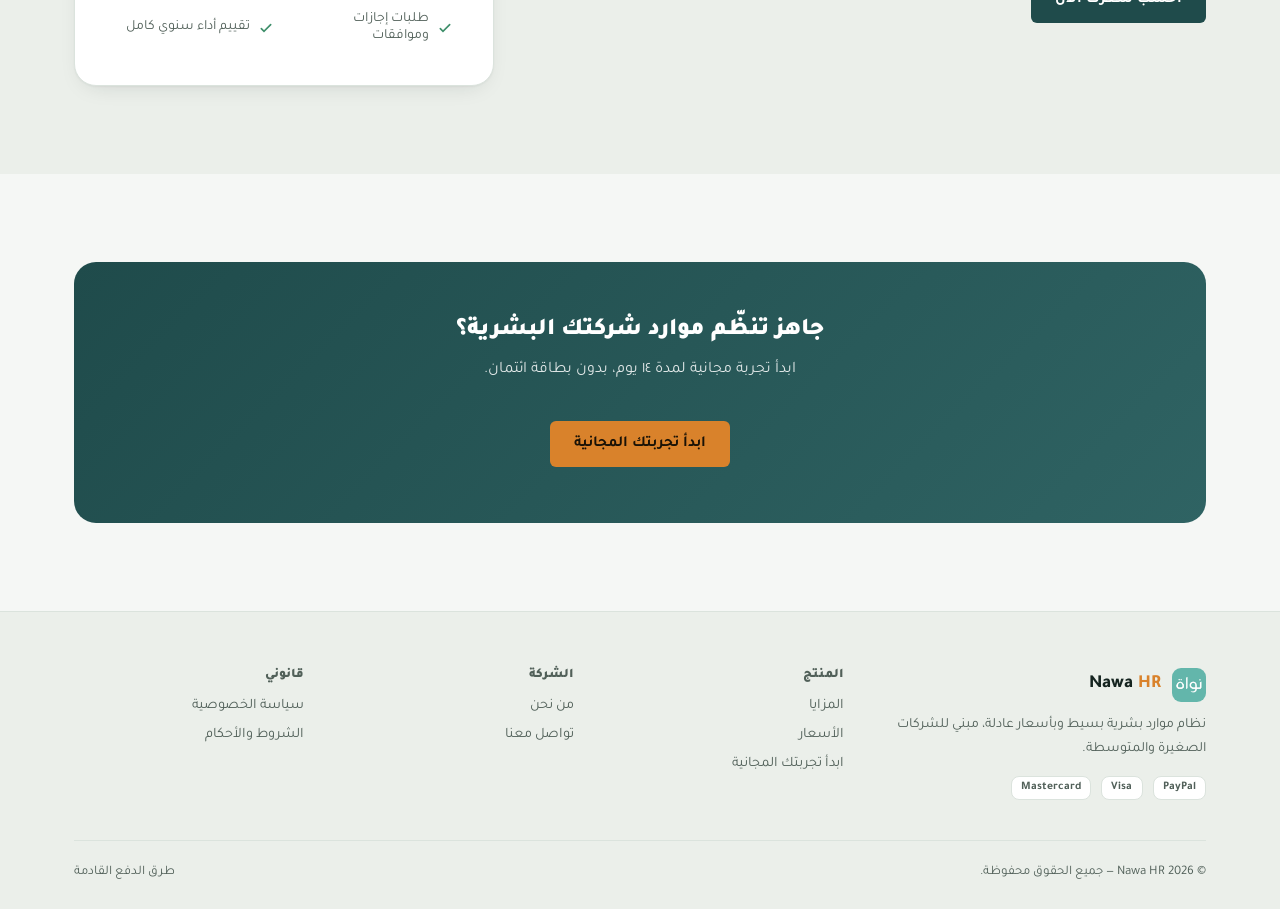
==== commit 8d28a3e0: "Replace the "N" brand mark with the real Nawa logo artwork Swap the plain gradient-square "N" mark i" ====
--- a/index.html
+++ b/index.html
@@ -15,7 +15,7 @@
 <header class="site-header">
   <div class="container header-inner">
     <a href="./" class="brand">
-      <span class="brand-mark">N</span>
+      <span class="brand-logo"><img class="logo-light" src="assets/logo-light.png" alt="Nawa HR"><img class="logo-dark" src="assets/logo-dark.png" alt="Nawa HR"></span>
       <span class="brand-name">Nawa<span> HR</span></span>
     </a>
 
@@ -258,7 +258,7 @@
   <div class="container">
     <div class="footer-grid">
       <div>
-        <div class="brand" style="margin-block-end:12px;"><span class="brand-mark">N</span><span class="brand-name">Nawa<span> HR</span></span></div>
+        <div class="brand" style="margin-block-end:12px;"><span class="brand-logo"><img class="logo-light" src="assets/logo-light.png" alt="Nawa HR"><img class="logo-dark" src="assets/logo-dark.png" alt="Nawa HR"></span><span class="brand-name">Nawa<span> HR</span></span></div>
         <p data-i18n="footer.tagline" style="font-size:.88rem;">نظام موارد بشرية بسيط وبأسعار عادلة، مبني للشركات الصغيرة والمتوسطة.</p>
         <div class="pay-badges">
           <span class="pay-badge">PayPal</span>
--- a/assets/style.css
+++ b/assets/style.css
@@ -136,6 +136,11 @@
   display:flex;align-items:center;justify-content:center;
   color:#fff; font-weight:900; font-size:1.05rem; flex:none;
 }
+.brand-logo{ width:34px;height:34px;border-radius:9px; overflow:hidden; flex:none; }
+.brand-logo img{ width:100%;height:100%; object-fit:cover; display:block; }
+.brand-logo .logo-dark{ display:none; }
+html.dark .brand-logo .logo-light{ display:none; }
+html.dark .brand-logo .logo-dark{ display:block; }
 .brand-name span{ color:var(--accent); }
 
 .main-nav{ display:flex; align-items:center; gap:28px; }
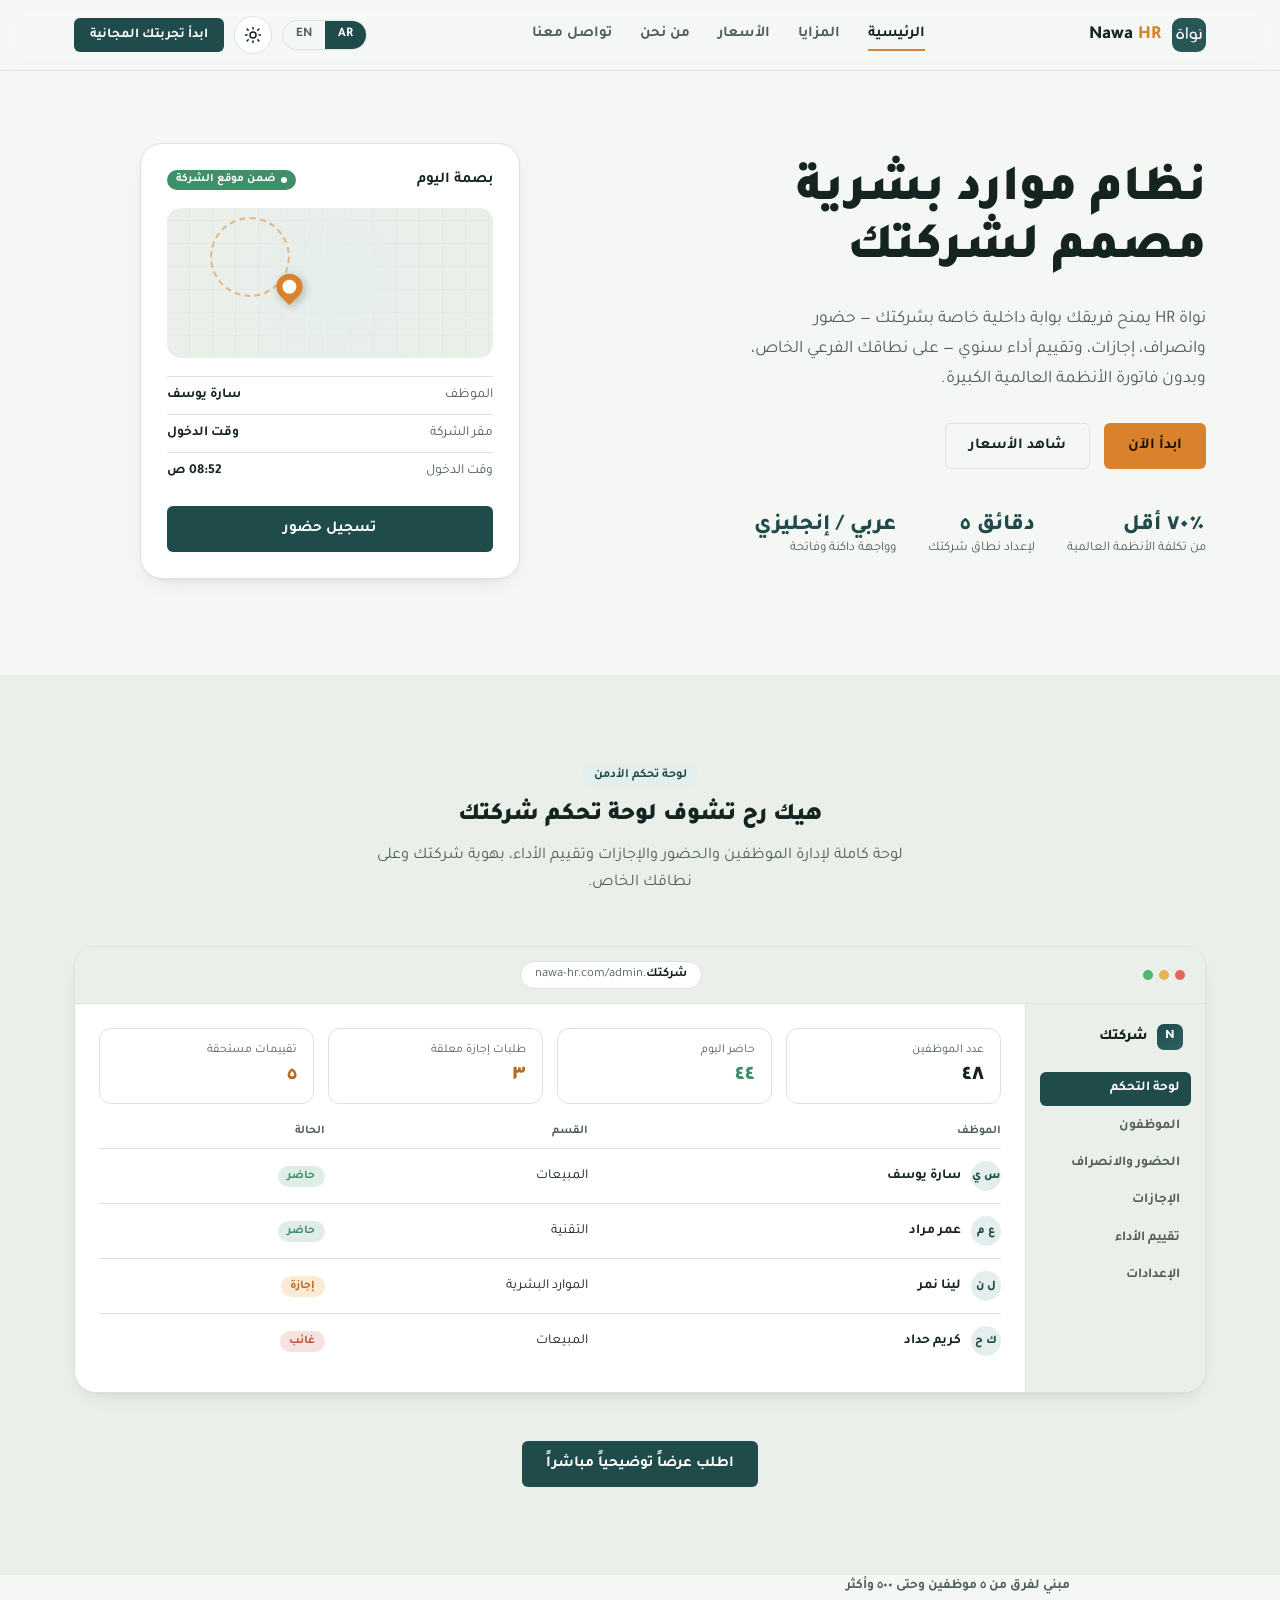
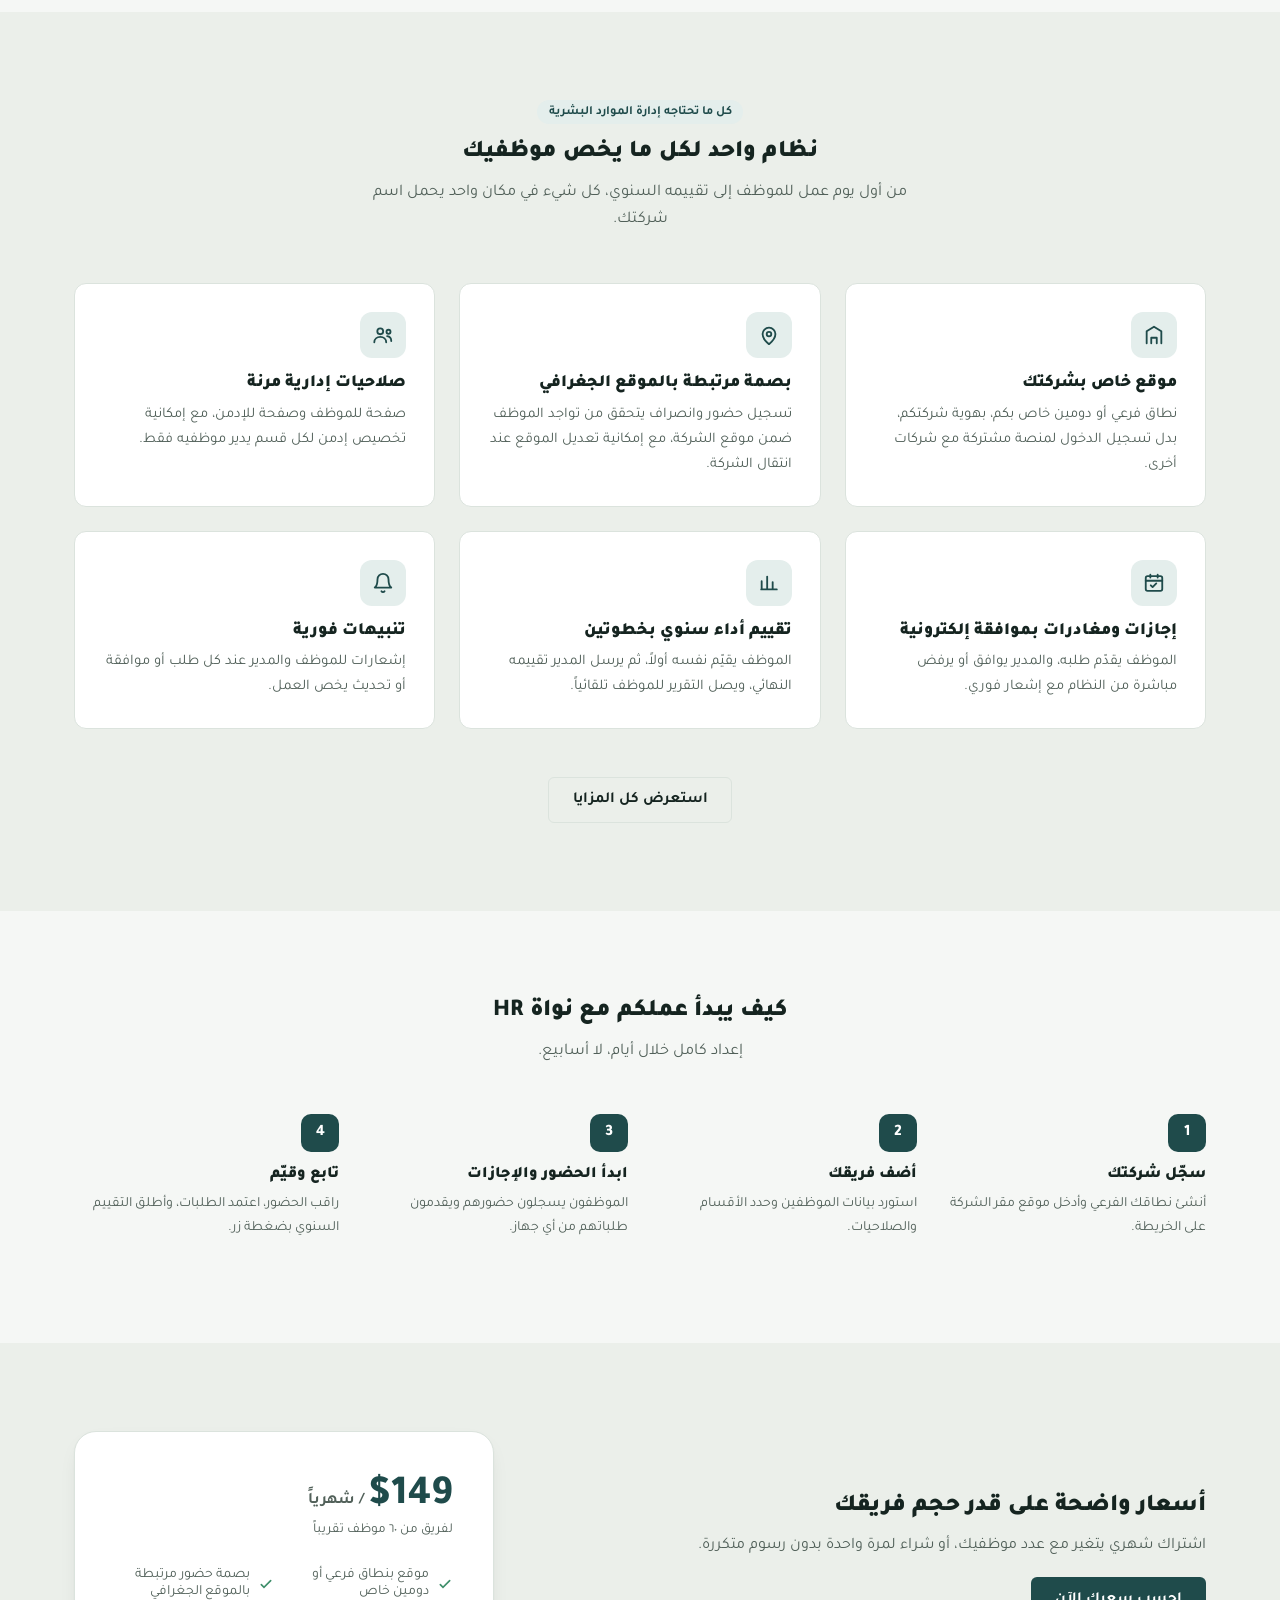
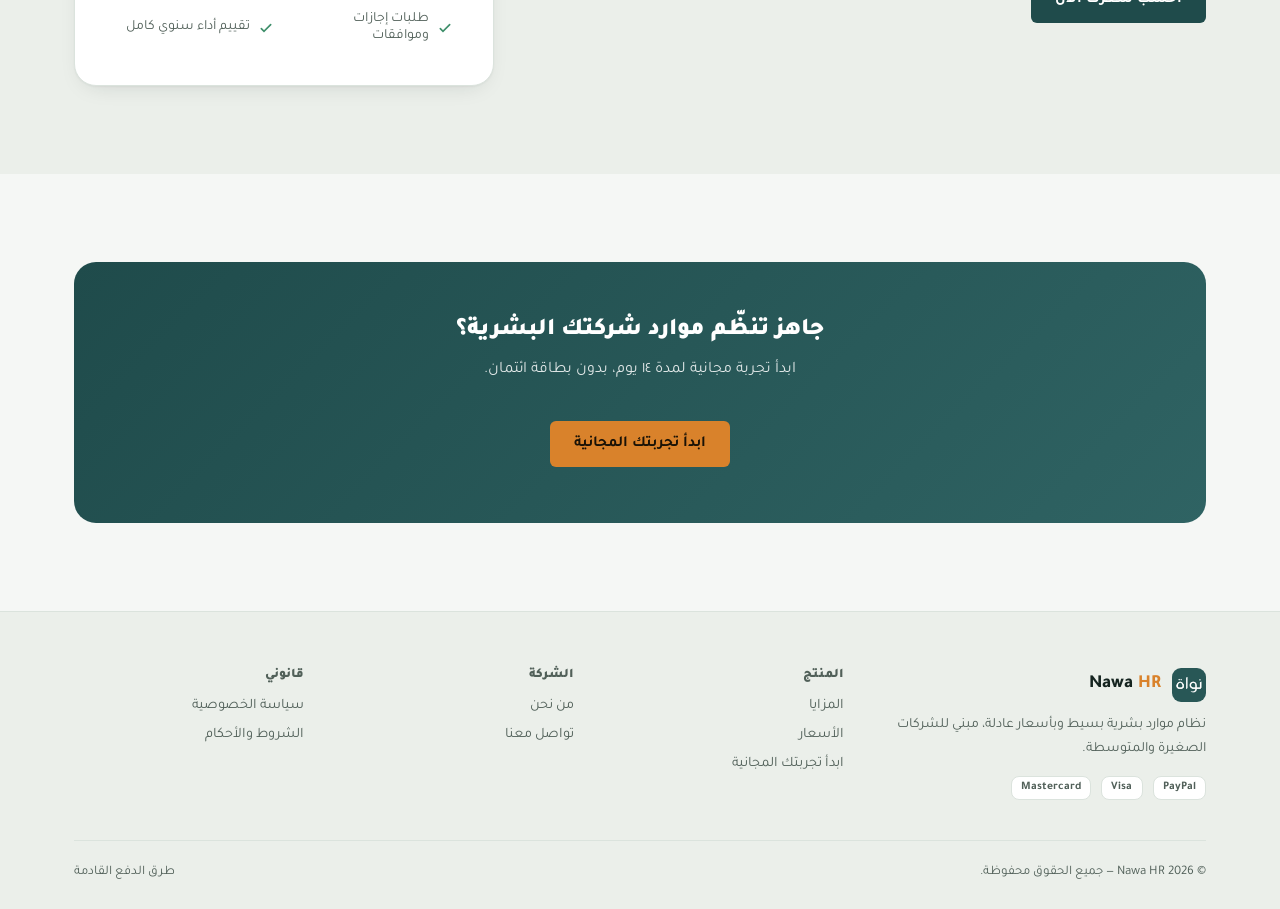
==== commit 0f090bf5: "Set real support email and add custom domain CNAME Replace the placeholder hello@nawahr.com with the" ====
--- a/index.html
+++ b/index.html
@@ -91,7 +91,7 @@
       <div class="dash-mock">
         <div class="dash-topbar">
           <div class="dash-dots"><span></span><span></span><span></span></div>
-          <div class="dash-url"><b>شركتك</b>.nawahr.com/admin</div>
+          <div class="dash-url"><b>شركتك</b>.nawa-hr.com/admin</div>
         </div>
         <div class="dash-body">
           <aside class="dash-sidebar">
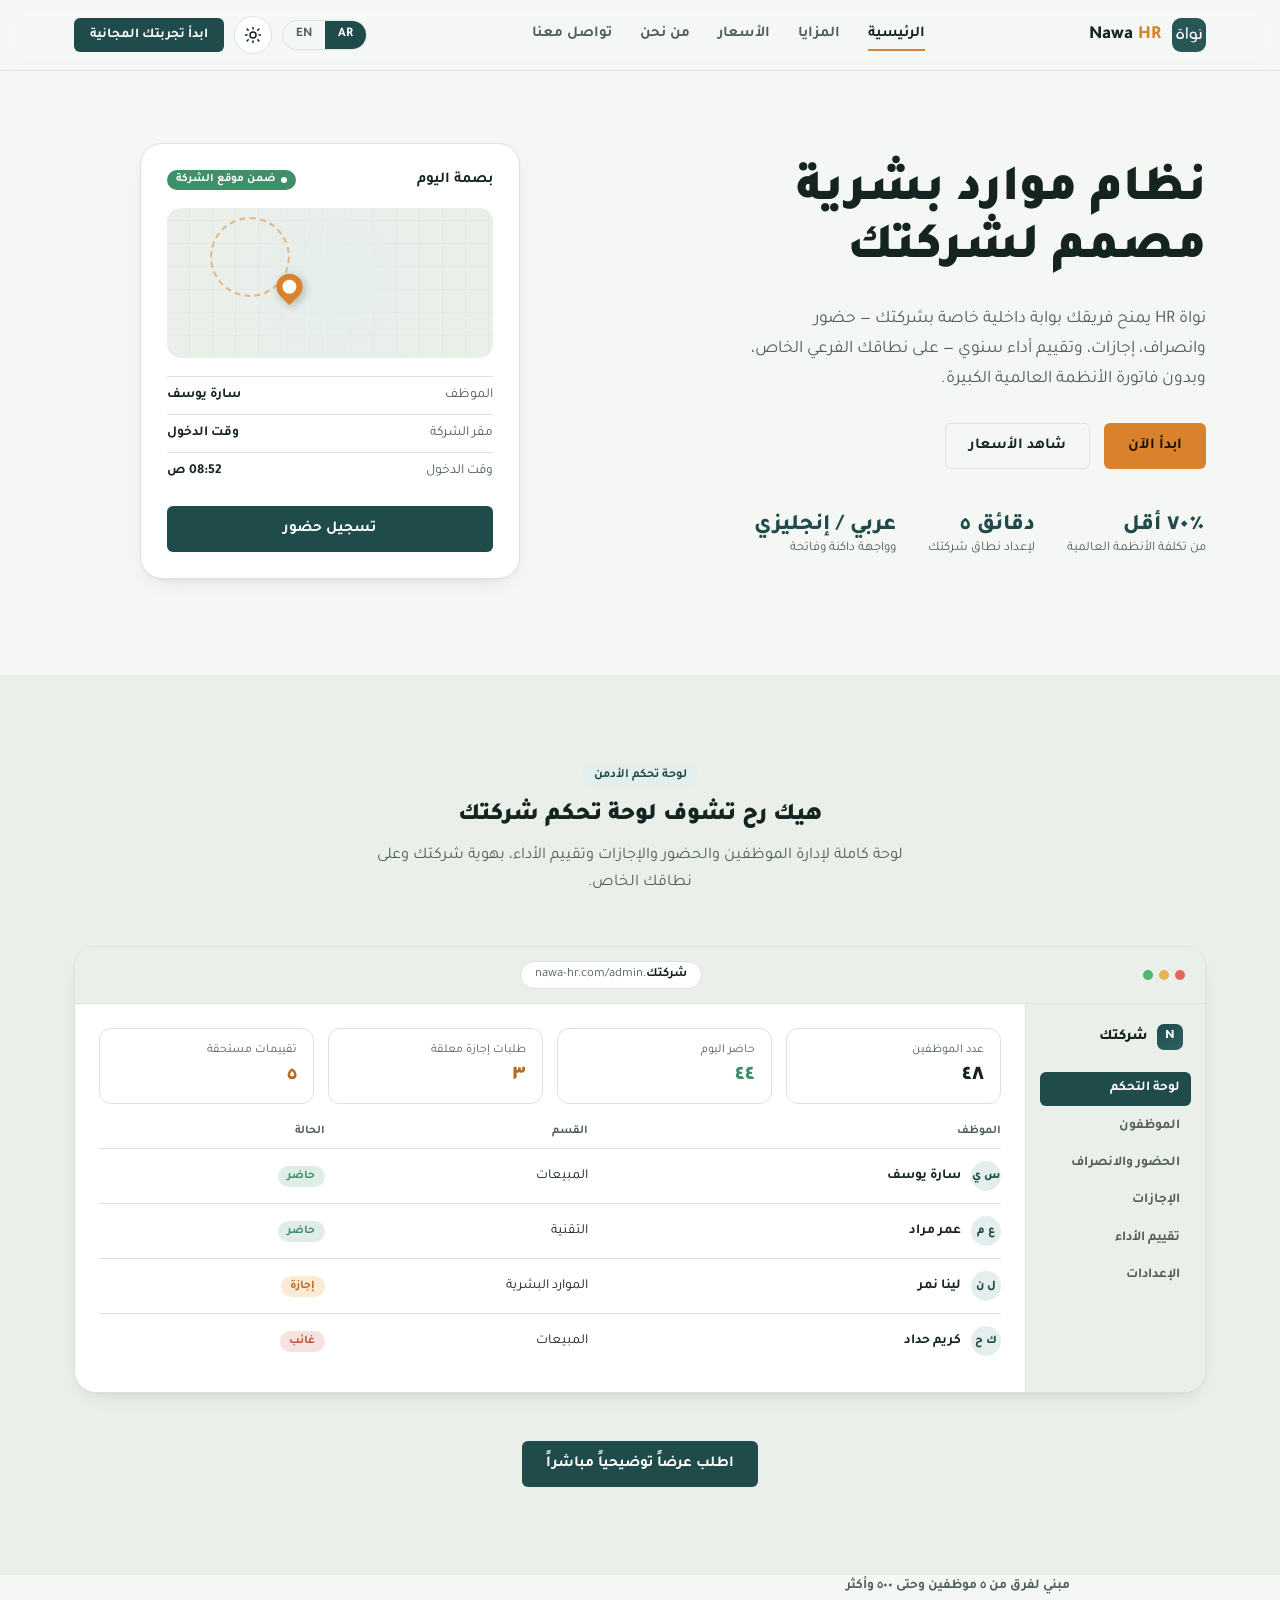
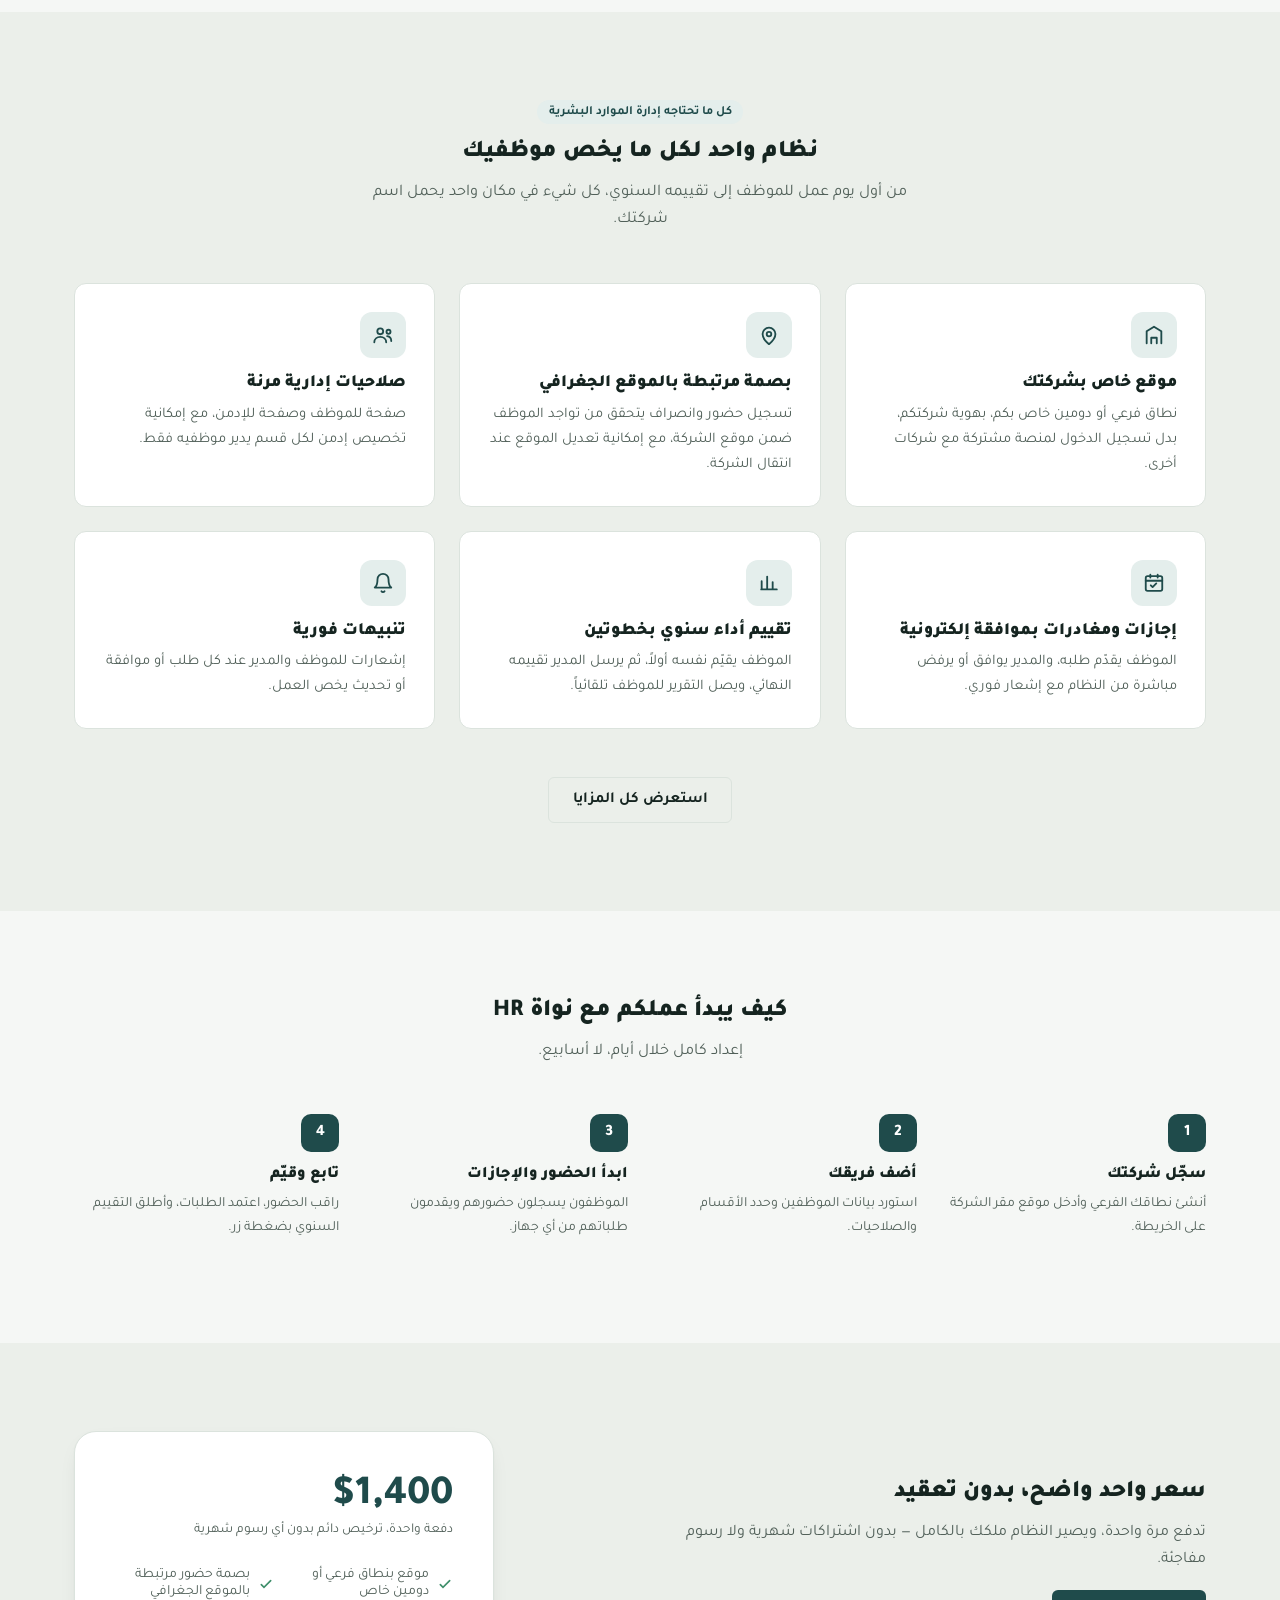
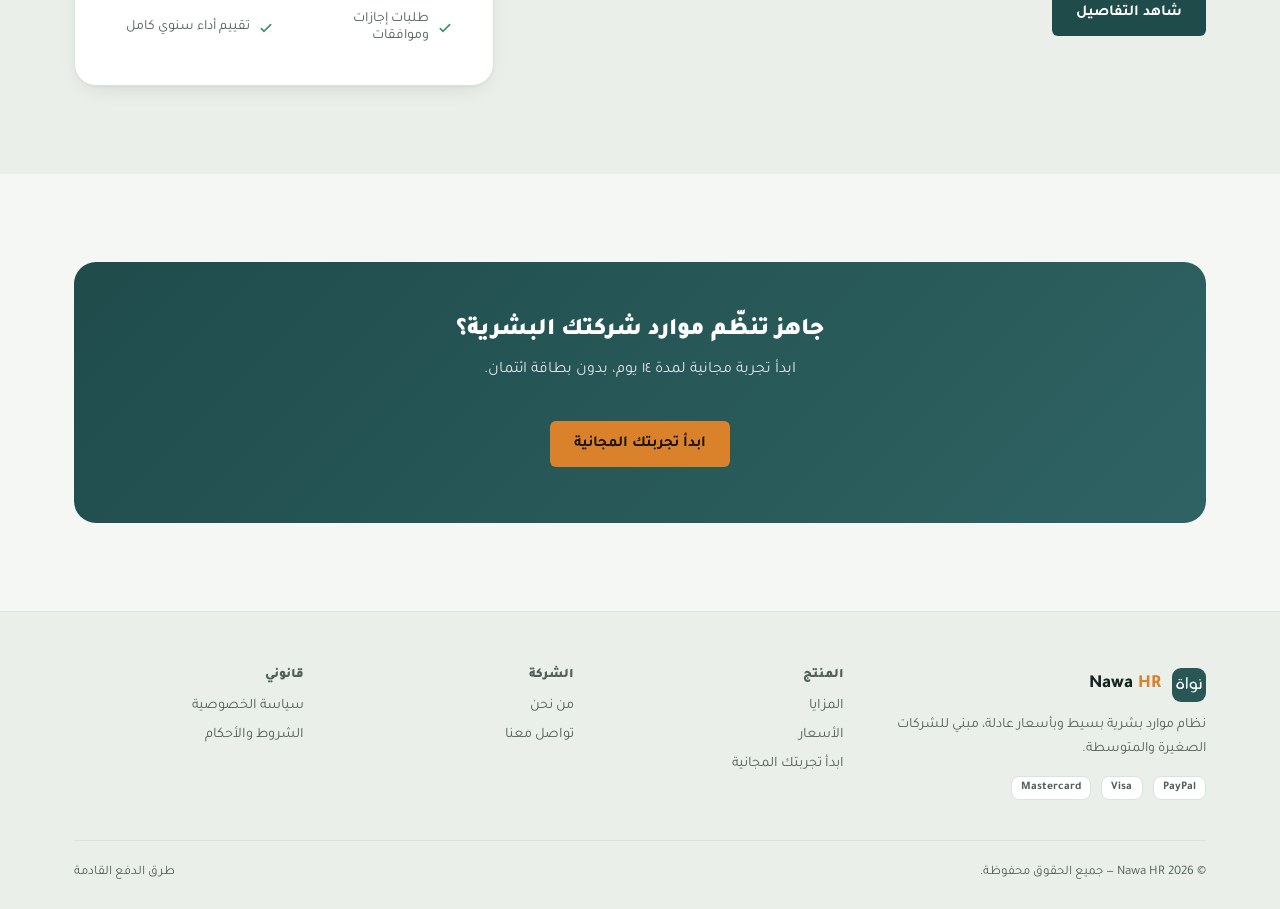
==== commit a4e247c1: "Replace tiered pricing with a single flat $1,400 price Remove the monthly subscription plans and the" ====
--- a/index.html
+++ b/index.html
@@ -224,13 +224,13 @@
   <section class="section-alt">
     <div class="container split">
       <div>
-        <h2 data-i18n="pricingteaser.title">أسعار واضحة على قدر حجم فريقك</h2>
-        <p data-i18n="pricingteaser.sub">اشتراك شهري يتغير مع عدد موظفيك، أو شراء لمرة واحدة بدون رسوم متكررة.</p>
-        <a href="pricing/" class="btn btn-primary" data-i18n="pricingteaser.cta">احسب سعرك الآن</a>
+        <h2 data-i18n="pricingteaser.title">سعر واحد واضح، بدون تعقيد</h2>
+        <p data-i18n="pricingteaser.sub">تدفع مرة واحدة، ويصير النظام ملكك بالكامل — بدون اشتراكات شهرية ولا رسوم مفاجئة.</p>
+        <a href="pricing/" class="btn btn-primary" data-i18n="pricingteaser.cta">شاهد التفاصيل</a>
       </div>
       <div class="calc-card" style="max-width:420px;margin-inline-start:auto;">
         <div class="calc-top">
-          <div><div class="calc-price">$149<small> / شهرياً</small></div><div class="calc-sub">لفريق من ٦٠ موظف تقريباً</div></div>
+          <div><div class="calc-price">$1,400</div><div class="calc-sub" data-i18n="pricepage.onetimenote">دفعة واحدة، ترخيص دائم بدون أي رسوم شهرية</div></div>
         </div>
         <ul class="calc-list">
           <li><svg viewBox="0 0 24 24" fill="none" stroke="currentColor" stroke-width="2.5" stroke-linecap="round"><path d="M5 13l4 4L19 7"/></svg><span data-i18n="pricepage.inc1">موقع بنطاق فرعي خاص</span></li>
--- a/assets/style.css
+++ b/assets/style.css
@@ -317,58 +317,31 @@
 /* =========================================================
    Pricing
    ========================================================= */
-.pricing-toggle{
-  display:inline-flex; background:var(--surface); border:1px solid var(--border); border-radius:30px;
-  padding:5px; margin-block-end:8px;
-}
-.pricing-toggle button{
-  border:none; background:transparent; padding:.7em 1.4em; border-radius:24px; font-weight:700;
-  font-size:.9rem; cursor:pointer; color:var(--text-muted);
-}
-.pricing-toggle button.active{ background:var(--primary); color:#fff; }
-
 .calc-card{
   background:var(--surface); border:1px solid var(--border); border-radius:var(--radius-lg);
   padding:40px; box-shadow:var(--shadow);
 }
 .calc-top{ display:flex; align-items:flex-end; justify-content:space-between; flex-wrap:wrap; gap:16px; margin-block-end:28px; }
-.calc-price{ font-size:2.6rem; font-weight:800; color:var(--primary); }
+.calc-price{ font-size:2.6rem; font-weight:800; color:var(--primary); display:flex; align-items:baseline; gap:.4em; }
 html.dark .calc-price{ color:var(--primary-light); }
 .calc-price small{ font-size:1rem; font-weight:600; color:var(--text-muted); }
 .calc-sub{ font-size:.85rem; color:var(--text-muted); }
 
-.range-wrap{ margin-block:20px; }
-.range-label{ display:flex; justify-content:space-between; font-size:.85rem; color:var(--text-muted); margin-block-end:10px; }
-.range-label b{ color:var(--text); font-size:1rem; }
-input[type="range"]{
-  -webkit-appearance:none; width:100%; height:6px; border-radius:6px; background:var(--border); outline:none;
-}
-input[type="range"]::-webkit-slider-thumb{
-  -webkit-appearance:none; width:22px;height:22px; border-radius:50%; background:var(--accent);
-  border:4px solid var(--surface); box-shadow:0 0 0 1.5px var(--accent); cursor:pointer; margin-block-start:-8px;
-}
-input[type="range"]::-moz-range-thumb{
-  width:22px;height:22px; border-radius:50%; background:var(--accent); border:4px solid var(--surface);
-  box-shadow:0 0 0 1.5px var(--accent); cursor:pointer;
-}
-.range-ticks{ display:flex; justify-content:space-between; font-size:.72rem; color:var(--text-muted); margin-block-start:6px; }
+.currency-row{
+  display:flex; justify-content:center; gap:8px; flex-wrap:wrap; margin-block:20px 8px;
+}
+.currency-row button{
+  border:1px solid var(--border); background:var(--surface); color:var(--text-muted);
+  padding:.5em 1.1em; border-radius:20px; font-weight:700; font-size:.84rem; cursor:pointer;
+  font-family:'Inter',sans-serif;
+}
+.currency-row button.active{ background:var(--primary); border-color:var(--primary); color:#fff; }
+.currency-note{ text-align:center; font-size:.78rem; color:var(--text-muted); margin-block-end:20px; }
 
 .calc-list{ list-style:none; margin:24px 0 0; padding:0; display:grid; grid-template-columns:1fr 1fr; gap:10px 20px; }
 .calc-list li{ display:flex; align-items:center; gap:8px; font-size:.88rem; color:var(--text-muted); }
 .calc-list li svg{ width:16px;height:16px; color:var(--success); flex:none; }
 @media (max-width:560px){ .calc-list{ grid-template-columns:1fr; } }
-
-.compare-table{ width:100%; border-collapse:collapse; margin-block-start:20px; font-size:.9rem; }
-.compare-table th, .compare-table td{ padding:14px 16px; border-block-end:1px solid var(--border); text-align:start; }
-.compare-table th{ color:var(--text-muted); font-size:.78rem; text-transform:none; font-weight:700; }
-.compare-table td.check{ text-align:center; }
-.compare-table td.check svg{ width:16px;height:16px; color:var(--success); }
-
-.tier-note{
-  display:flex; gap:12px; align-items:flex-start; background:var(--accent-tint); border:1px solid var(--border);
-  border-radius:var(--radius-md); padding:18px 20px; margin-block-start:24px; font-size:.87rem; color:var(--text-muted);
-}
-.tier-note svg{ width:20px;height:20px; color:var(--accent-dark); flex:none; margin-block-start:2px; }
 
 /* FAQ */
 .faq-item{ border-block-end:1px solid var(--border); padding-block:18px; }
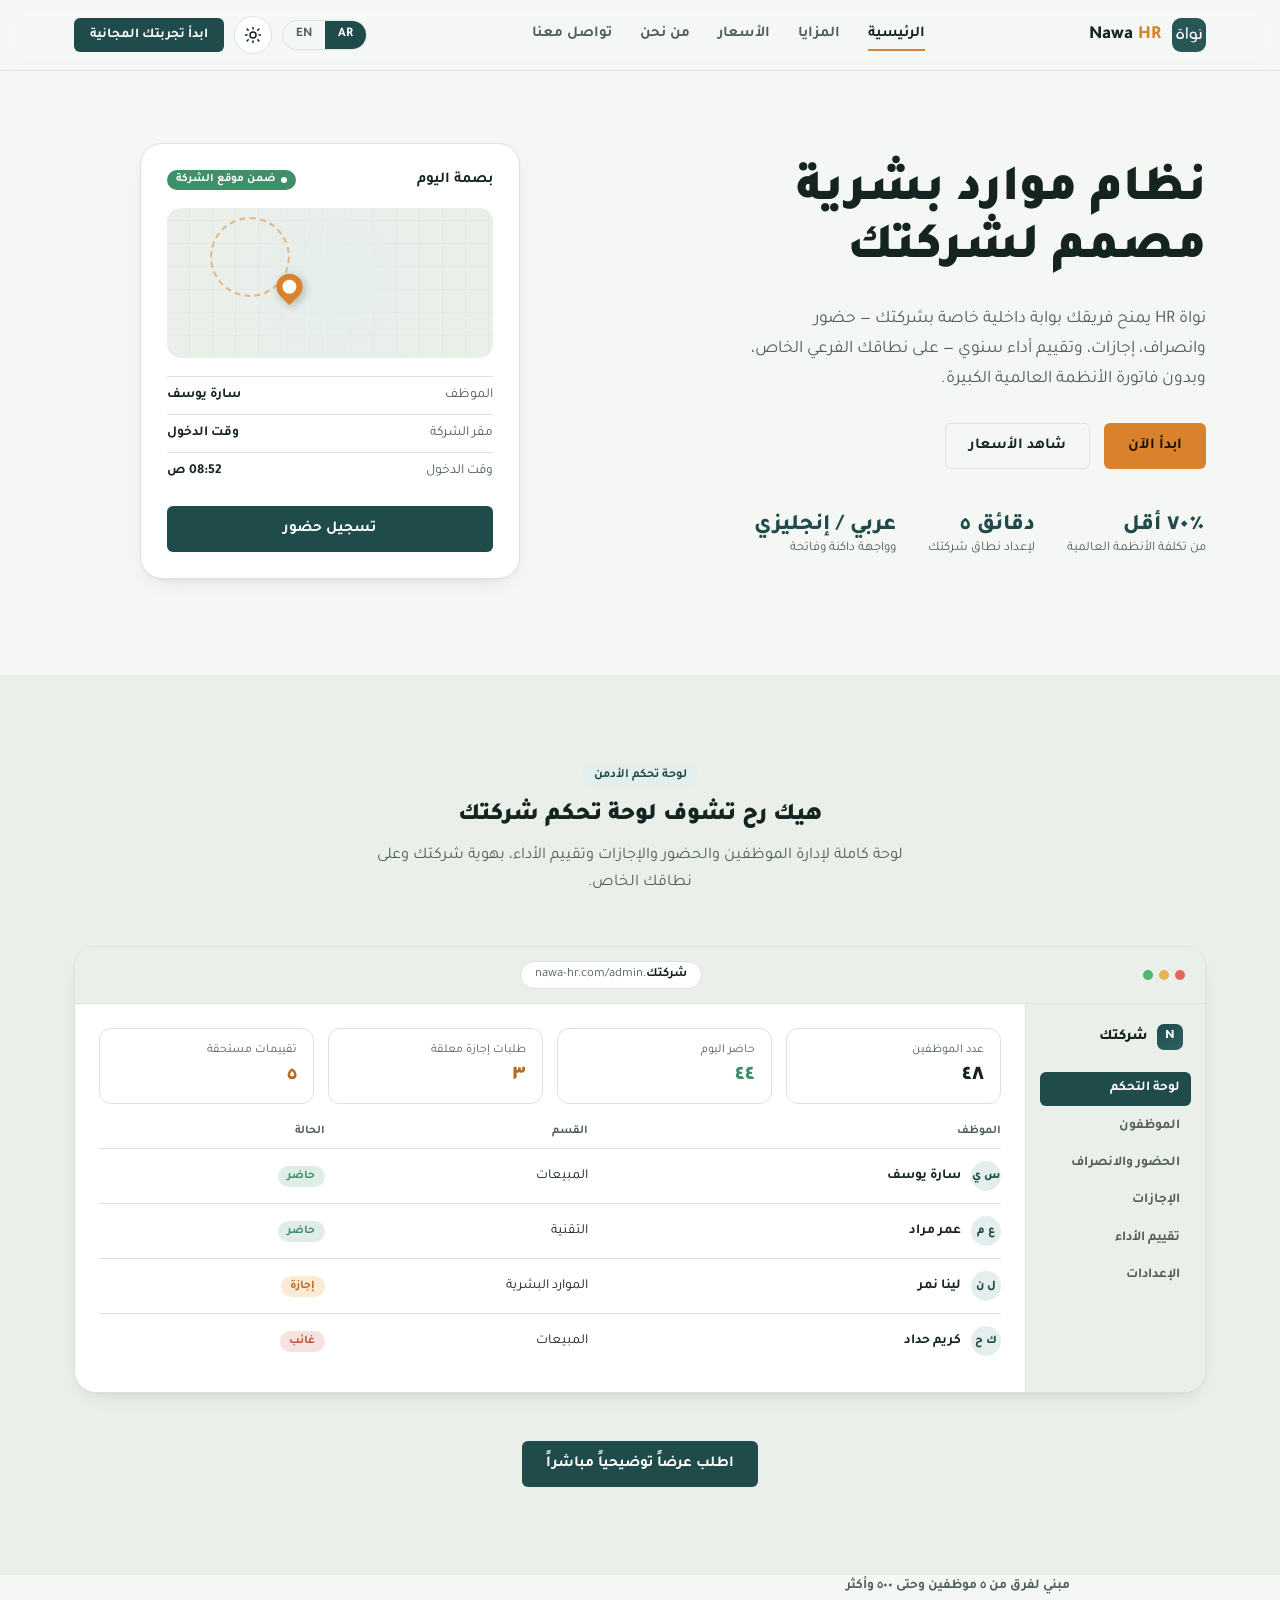
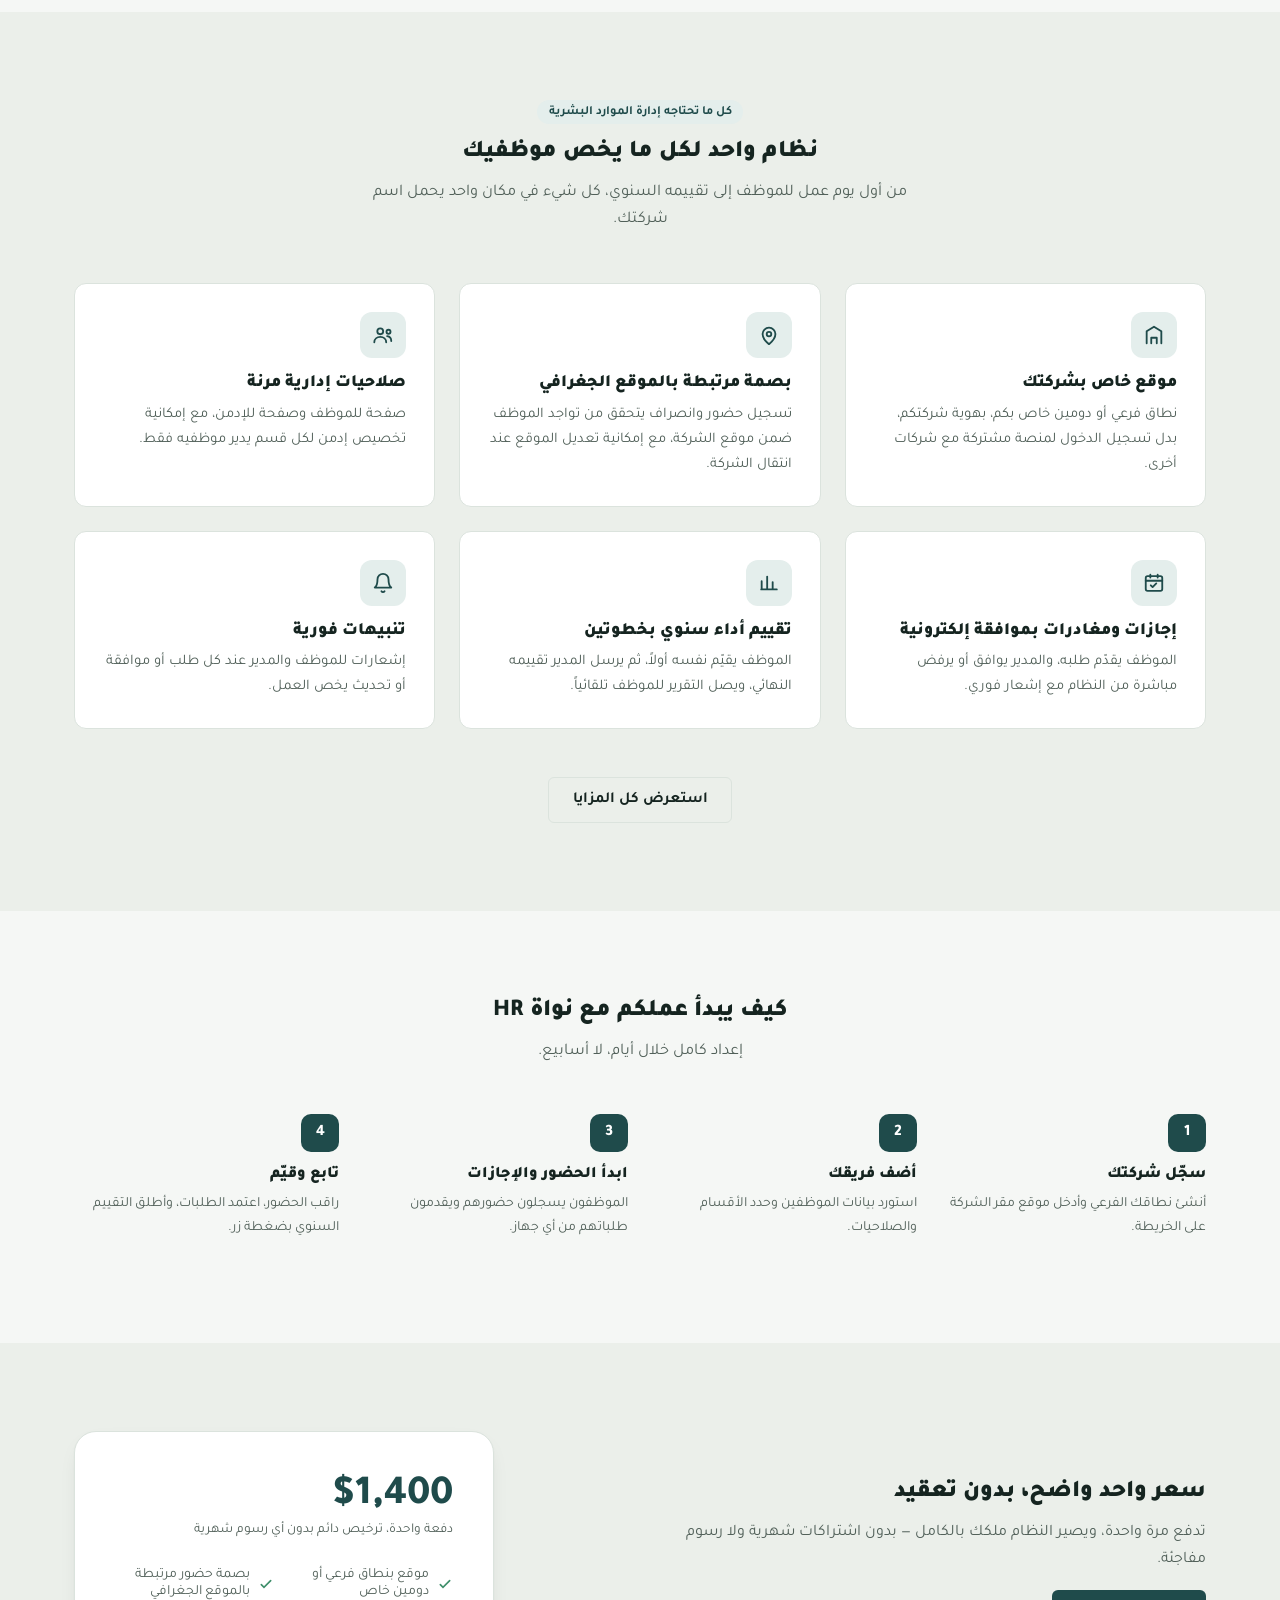
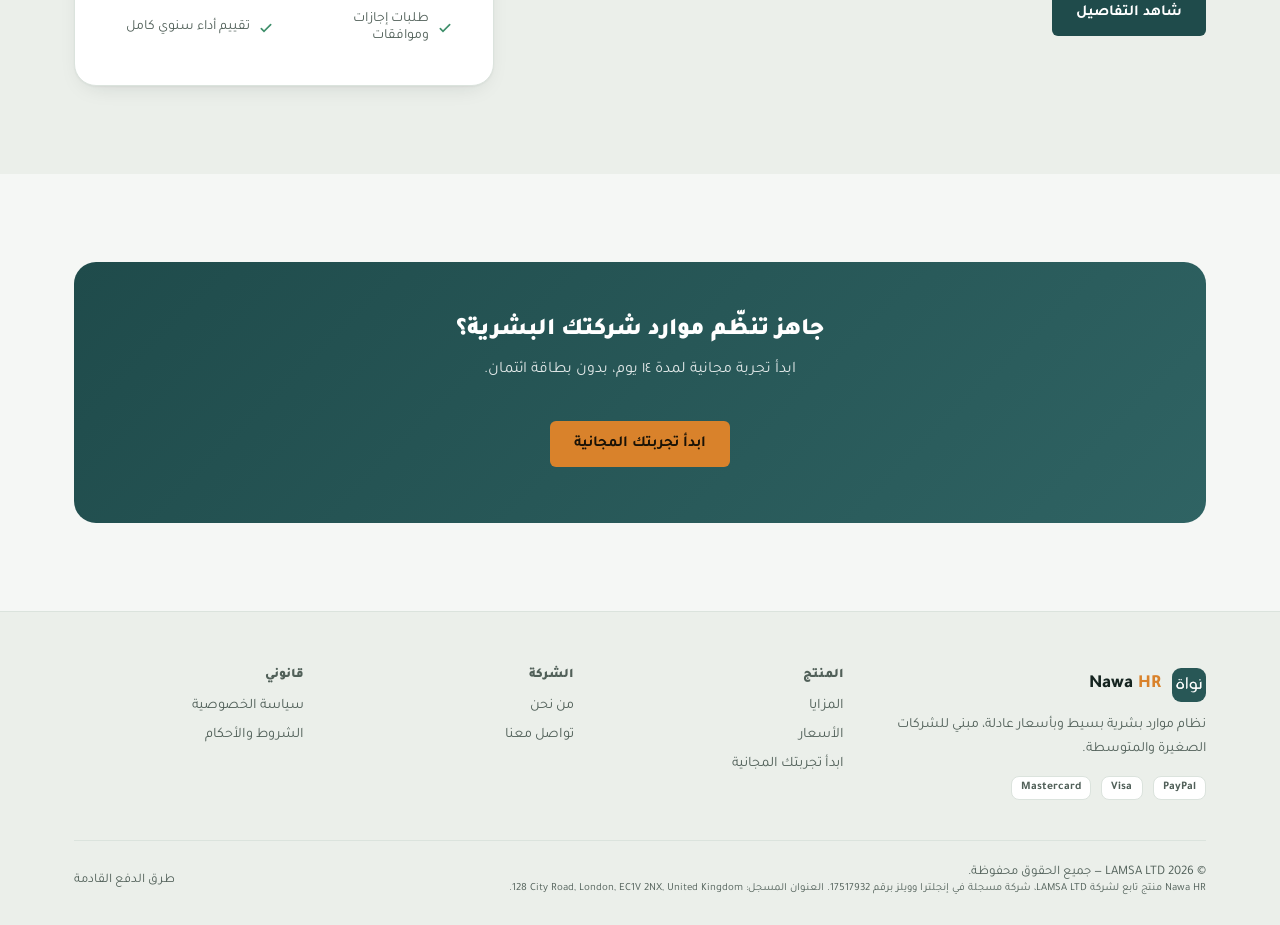
==== commit 38e29971: "Add LAMSA LTD company details to site footer Shows the legal entity, company number and registered o" ====
--- a/index.html
+++ b/index.html
@@ -290,7 +290,7 @@
       </div>
     </div>
     <div class="footer-bottom">
-      <span>© 2026 Nawa HR — <span data-i18n="footer.rights">جميع الحقوق محفوظة.</span></span>
+      <span>© 2026 LAMSA LTD — <span data-i18n="footer.rights">جميع الحقوق محفوظة.</span><br><small data-i18n-html="footer.entity"><bdi dir="ltr">Nawa HR</bdi> منتج تابع لشركة <bdi dir="ltr">LAMSA LTD</bdi>، شركة مسجلة في إنجلترا وويلز برقم <bdi dir="ltr">17517932</bdi>. العنوان المسجل: <bdi dir="ltr">128 City Road, London, EC1V 2NX, United Kingdom</bdi>.</small></span>
       <span data-i18n="footer.pay">طرق الدفع القادمة: PayPal</span>
     </div>
   </div>
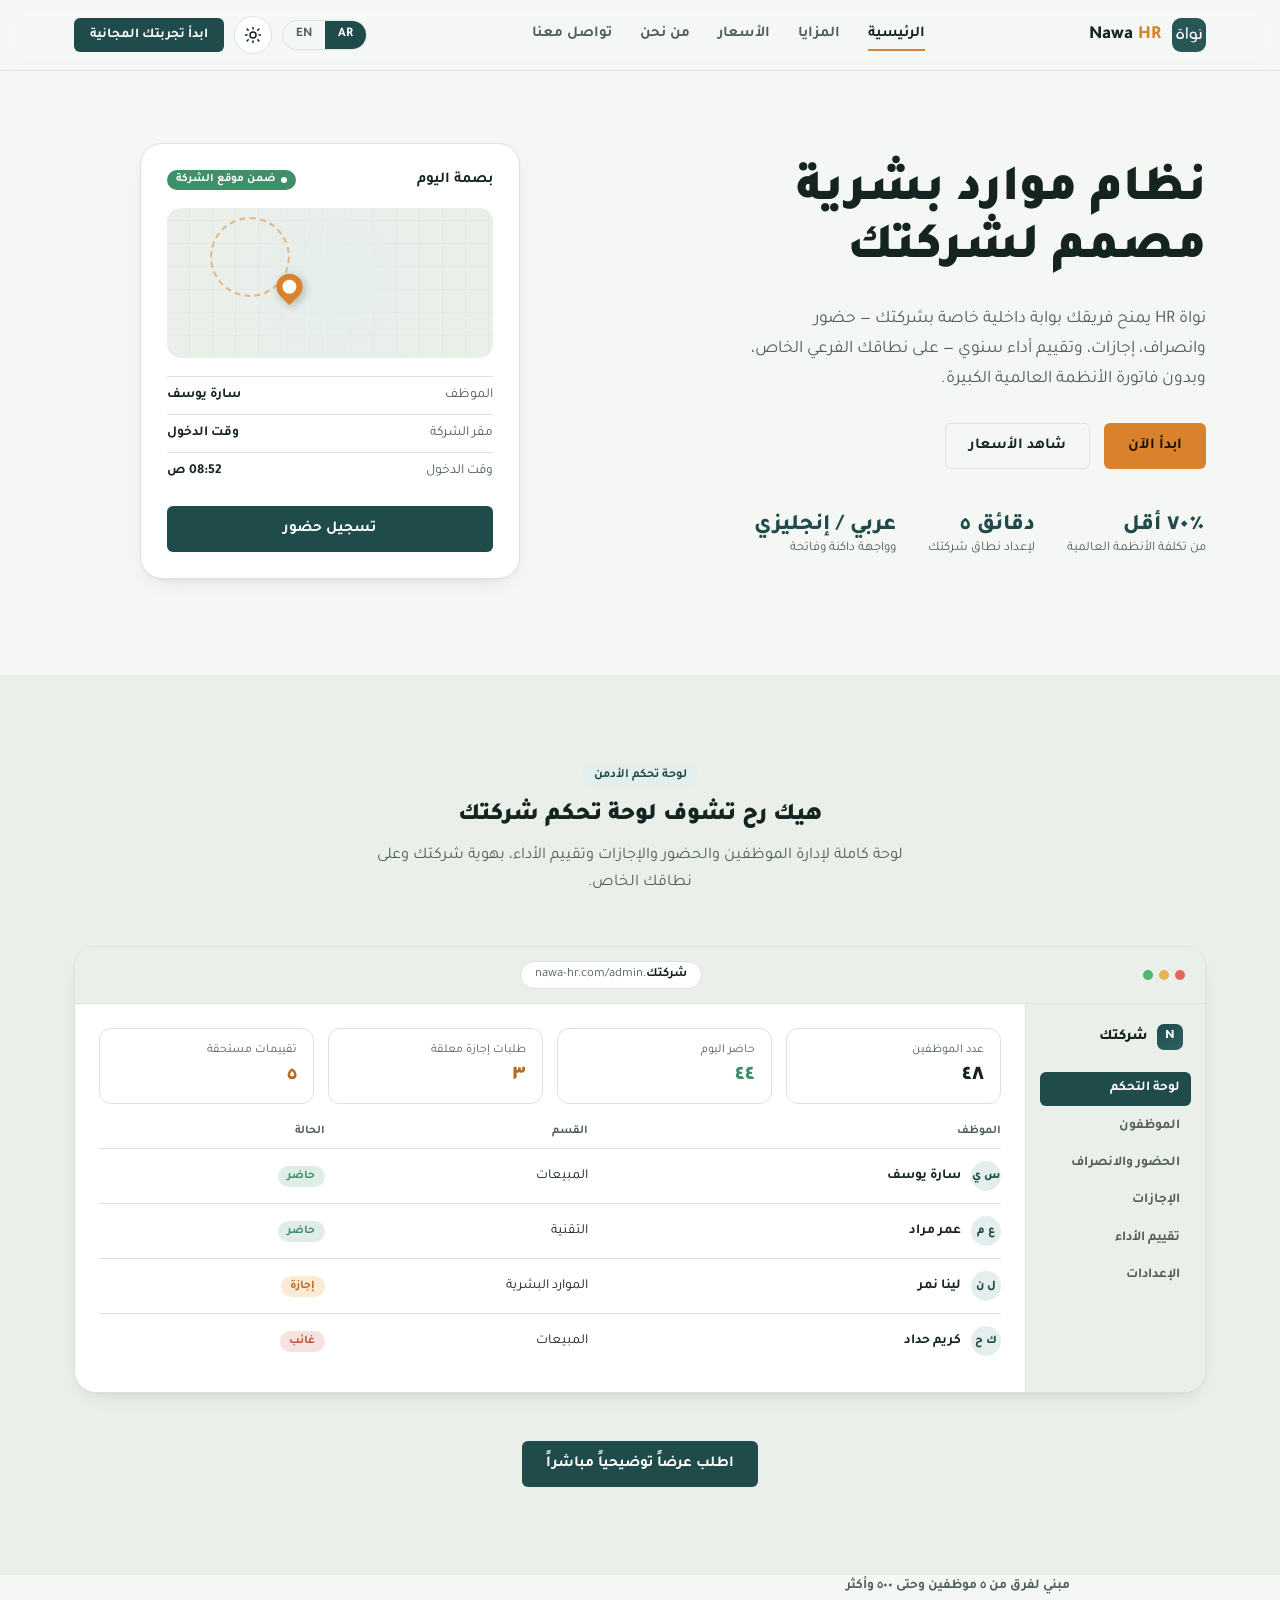
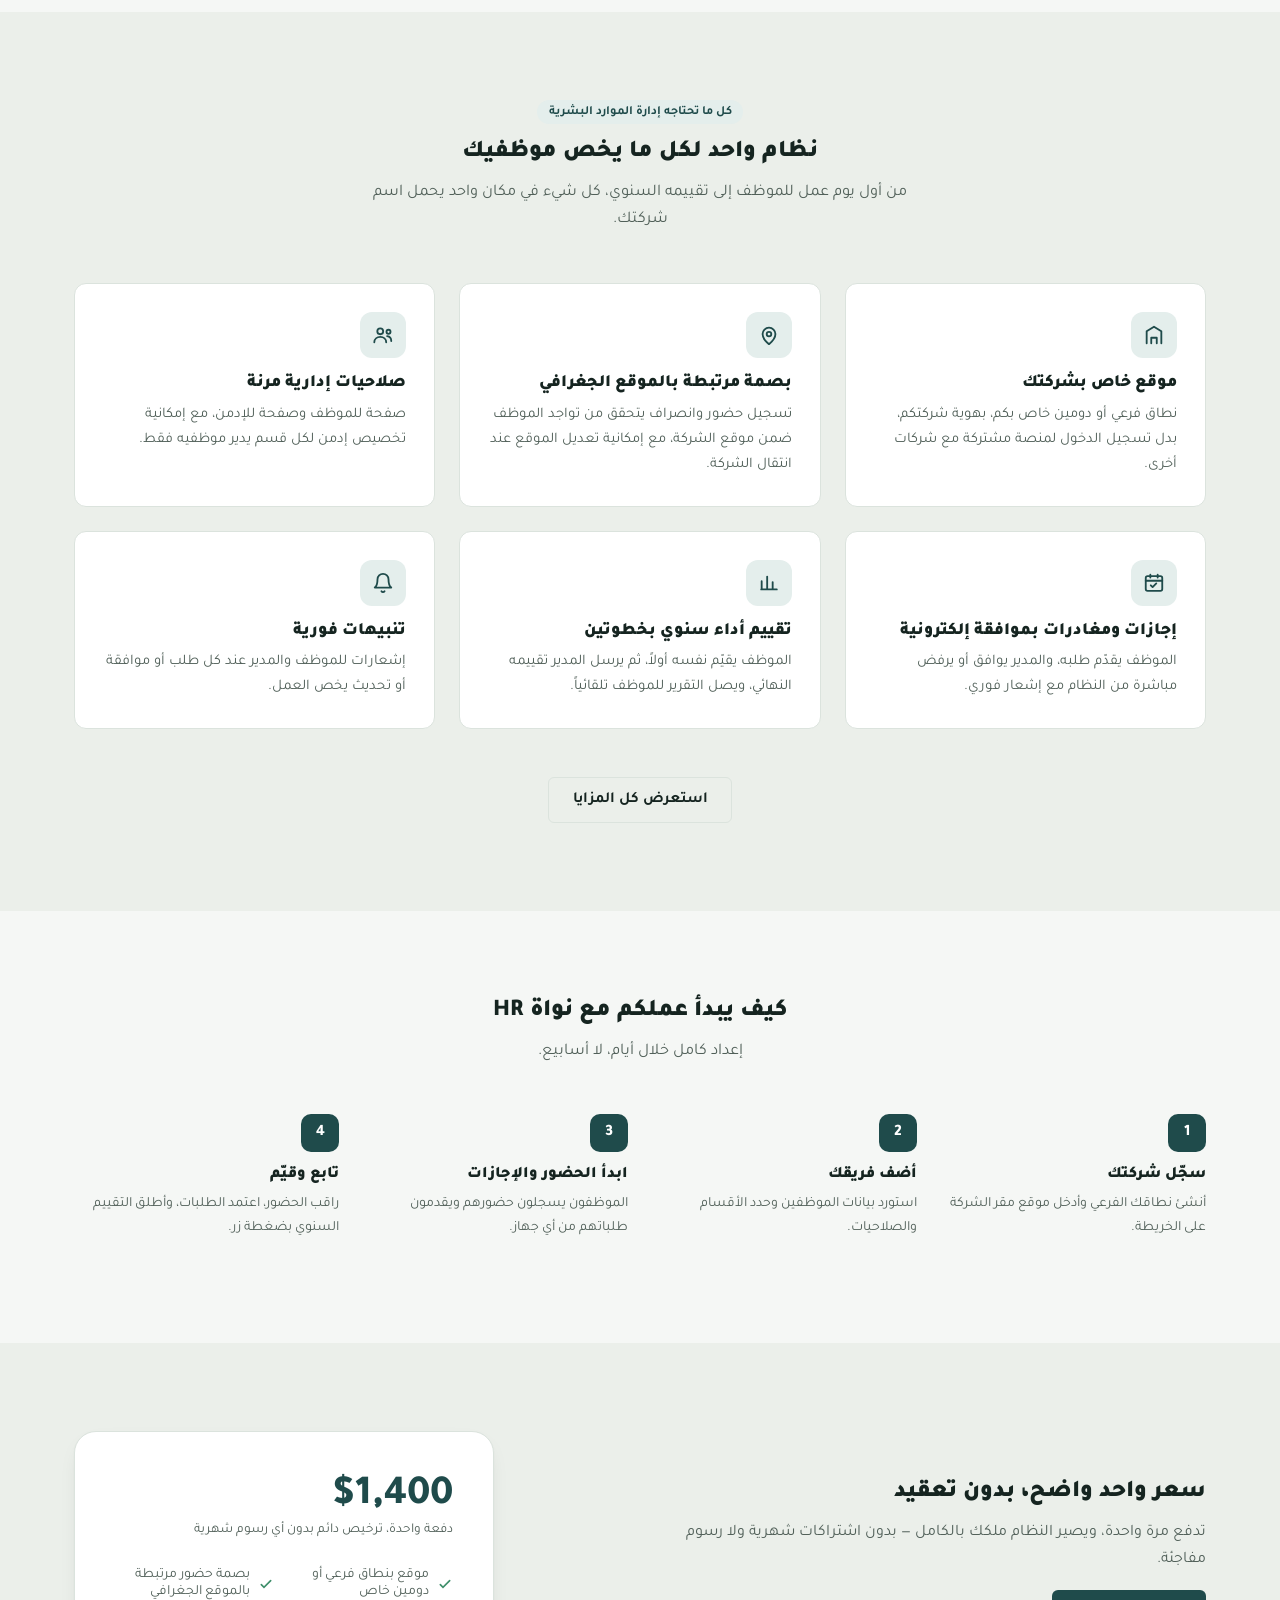
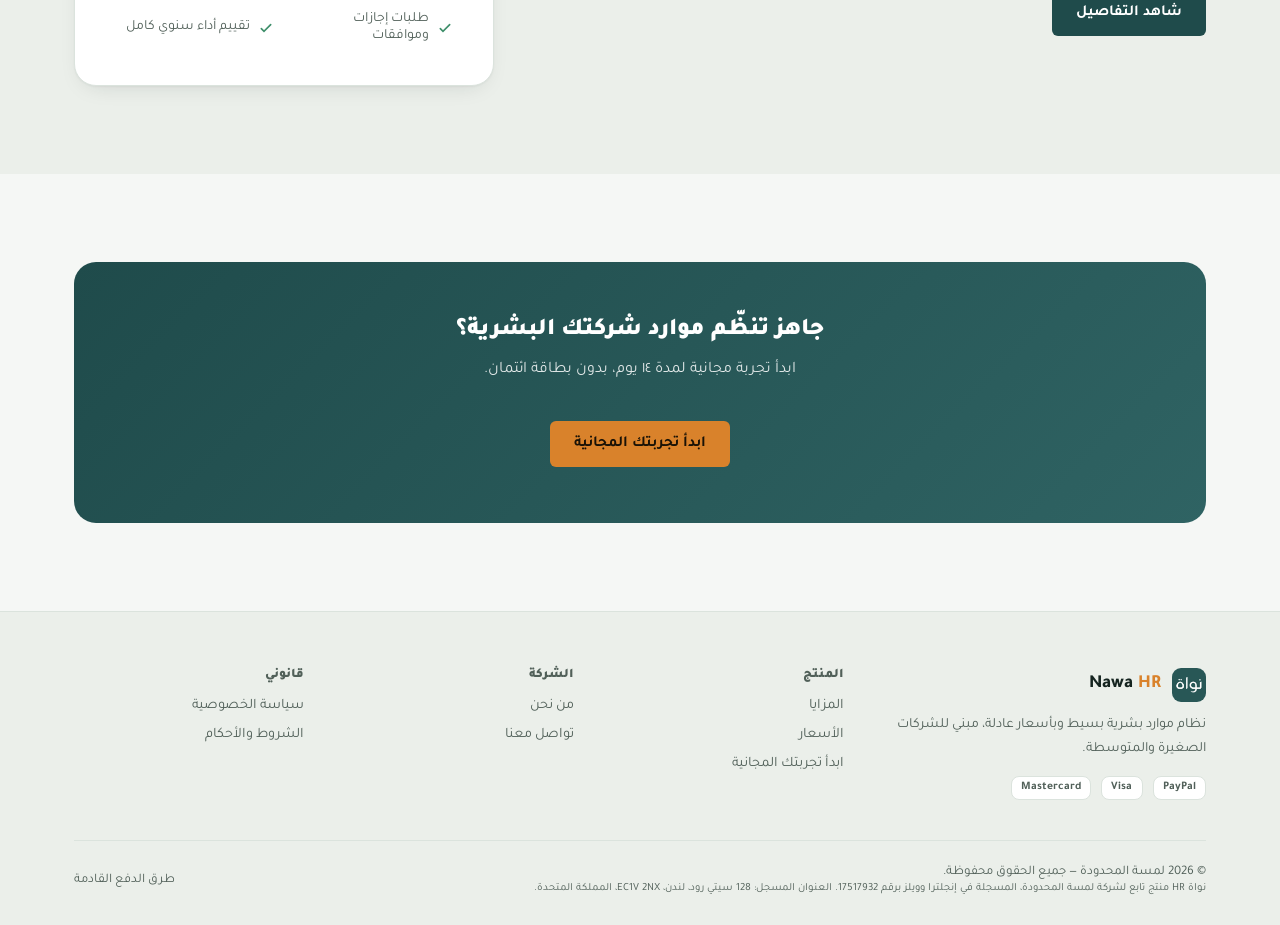
==== commit 84aa5ee0: "Show footer company details in the page language only Arabic pages now show the company details full" ====
--- a/index.html
+++ b/index.html
@@ -290,13 +290,13 @@
       </div>
     </div>
     <div class="footer-bottom">
-      <span>© 2026 LAMSA LTD — <span data-i18n="footer.rights">جميع الحقوق محفوظة.</span><br><small data-i18n-html="footer.entity"><bdi dir="ltr">Nawa HR</bdi> منتج تابع لشركة <bdi dir="ltr">LAMSA LTD</bdi>، شركة مسجلة في إنجلترا وويلز برقم <bdi dir="ltr">17517932</bdi>. العنوان المسجل: <bdi dir="ltr">128 City Road, London, EC1V 2NX, United Kingdom</bdi>.</small></span>
+      <span><span data-i18n="footer.copy">© 2026 لمسة المحدودة —</span> <span data-i18n="footer.rights">جميع الحقوق محفوظة.</span><br><small data-i18n-html="footer.entity">نواة HR منتج تابع لشركة لمسة المحدودة، المسجلة في إنجلترا وويلز برقم 17517932. العنوان المسجل: 128 سيتي رود، لندن، <bdi dir="ltr">EC1V 2NX</bdi>، المملكة المتحدة.</small></span>
       <span data-i18n="footer.pay">طرق الدفع القادمة: PayPal</span>
     </div>
   </div>
 </footer>
 
-<script src="assets/i18n.js"></script>
-<script src="assets/script.js"></script>
+<script src="assets/i18n.js?v=20261013"></script>
+<script src="assets/script.js?v=20261013"></script>
 </body>
 </html>
